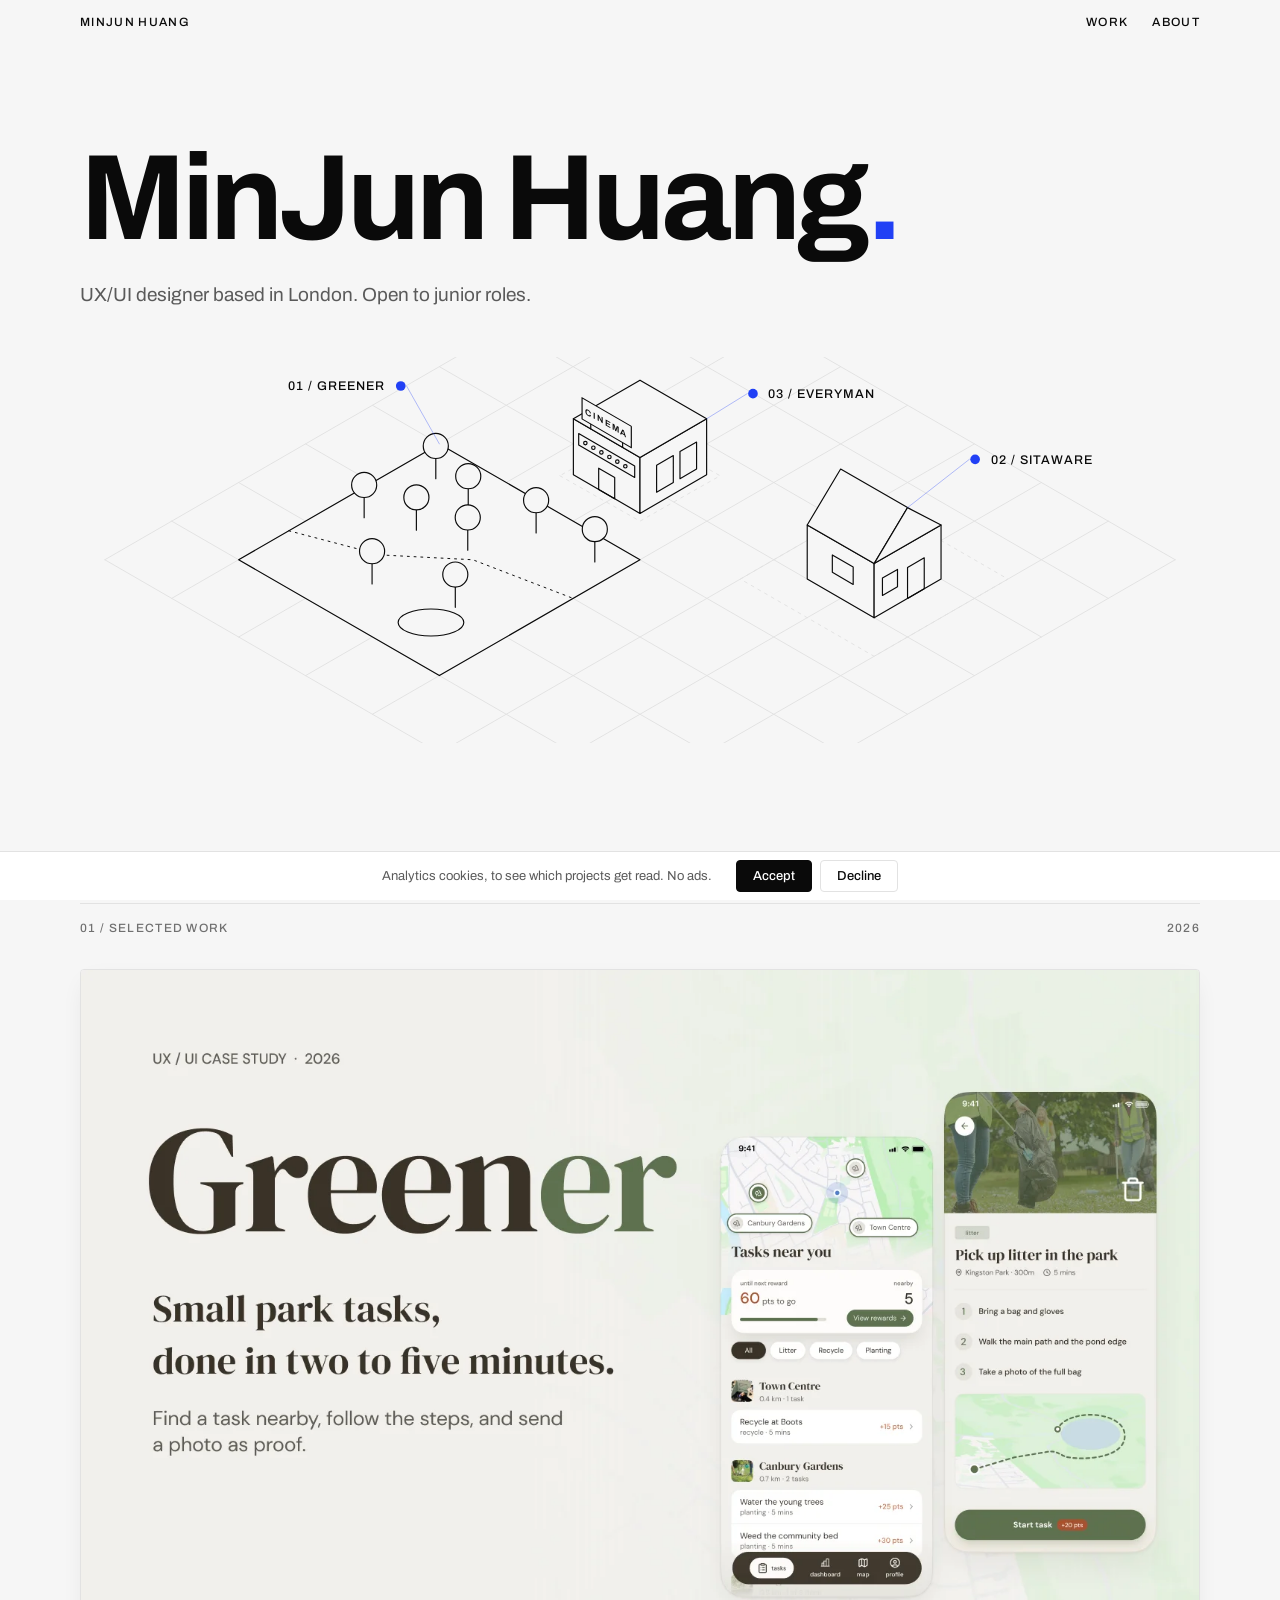
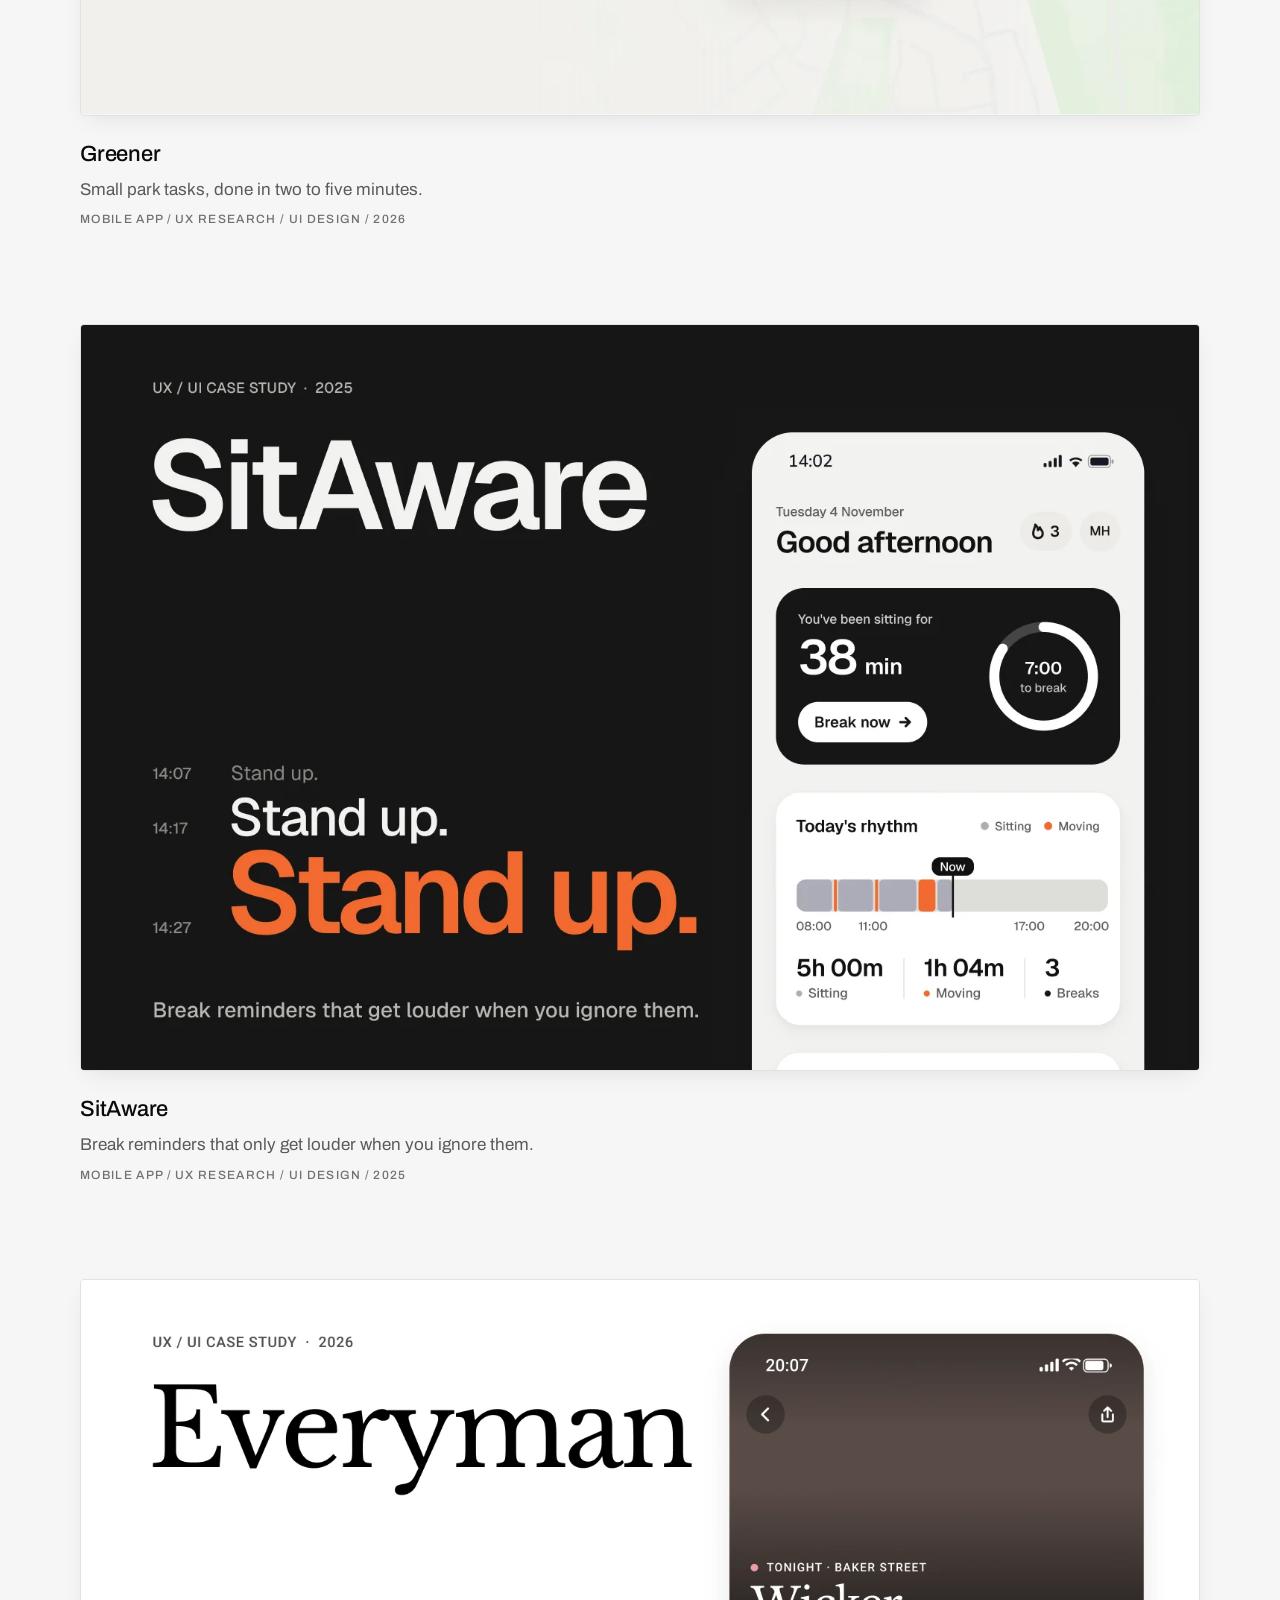
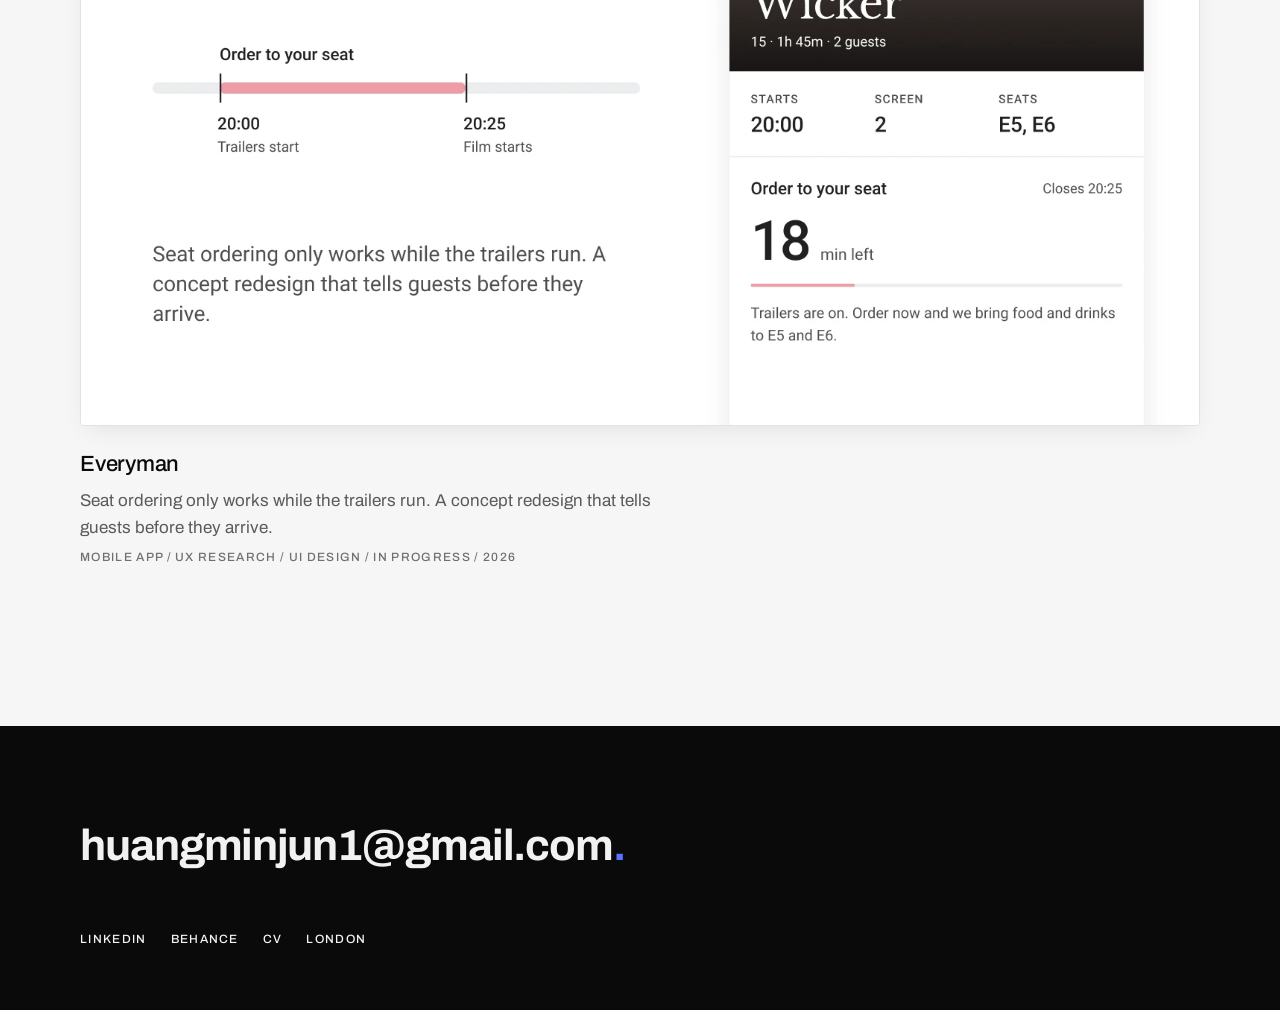
==== index.html @ ee5477f4 "Add the Everyman cinema to the town and bump cache versions Co-Authored-By: Claude Opus 5.5 <noreply" ====
<!doctype html>
<html lang="en">
<head>
  <meta charset="utf-8">
  <meta name="viewport" content="width=device-width, initial-scale=1">
  <title>MinJun Huang, UX/UI designer</title>
  <meta name="description" content="UX/UI designer based in London. Open to junior roles.">
  <link rel="icon" href="assets/favicon.svg" type="image/svg+xml">
  <link rel="apple-touch-icon" href="assets/apple-touch-icon.png">
  <meta property="og:type" content="website">
  <meta property="og:site_name" content="MinJun Huang">
  <meta property="og:title" content="MinJun Huang, UX/UI designer">
  <meta property="og:description" content="UX/UI designer based in London. Open to junior roles.">
  <meta property="og:url" content="https://minjun-huang.github.io/">
  <meta property="og:image" content="https://minjun-huang.github.io/assets/og.jpg">
  <meta property="og:image:width" content="1200">
  <meta property="og:image:height" content="630">
  <meta property="og:image:alt" content="MinJun Huang. UX/UI designer based in London.">
  <meta name="twitter:card" content="summary_large_image">
  <link rel="preconnect" href="https://fonts.googleapis.com">
  <link rel="preconnect" href="https://fonts.gstatic.com" crossorigin>
  <link rel="stylesheet" href="https://fonts.googleapis.com/css2?family=Archivo:wght@400;500;700&display=swap">
  <link rel="stylesheet" href="css/style.css?v=20261112">
  <script src="data/projects.js?v=20261112a" defer></script>
  <script src="js/main.js?v=20261112" defer></script>
  <script src="js/analytics.js?v=20261110" defer></script>
</head>
<body>
  <header class="nav nav--entrance">
    <nav class="wrap nav__inner" aria-label="Main">
      <a class="label nav__link" style="--n:0" href="index.html">MinJun Huang</a>
      <div class="nav__links">
        <a class="label nav__link nav__link--secondary" style="--n:1" href="index.html#work">Work</a>
        <a class="label nav__link nav__link--secondary" style="--n:2" href="about.html">About</a>
      </div>
    </nav>
  </header>

  <main>
    <section class="wrap hero-block">
      <h1 class="hero" aria-label="MinJun Huang."><span aria-hidden="true"><span class="hero__word"><span class="hero__char" style="--i:0">M</span><span class="hero__char" style="--i:1">i</span><span class="hero__char" style="--i:2">n</span><span class="hero__char" style="--i:3">J</span><span class="hero__char" style="--i:4">u</span><span class="hero__char" style="--i:5">n</span></span> <span class="hero__word"><span class="hero__char" style="--i:6">H</span><span class="hero__char" style="--i:7">u</span><span class="hero__char" style="--i:8">a</span><span class="hero__char" style="--i:9">n</span><span class="hero__char" style="--i:10">g</span><span class="hero__char stop" style="--i:10">.</span></span></span></h1>
      <p class="lead">UX/UI designer based in London. Open to junior&nbsp;roles.</p>
    </section>

    <section class="wrap town" data-town aria-label="Pick a project">
      <svg class="town__svg" viewBox="60 150 1160 400" aria-hidden="false" role="group" aria-label="Projects as a small town: a park for Greener, a house for SitAware and a cinema for Everyman, still being built"><g class="town__grid"><path class="" d="M640.0 40.0 L85.7 360.0"/><path class="" d="M640.0 40.0 L1194.3 360.0"/><path class="" d="M709.3 80.0 L155.0 400.0"/><path class="" d="M570.7 80.0 L1125.0 400.0"/><path class="" d="M778.6 120.0 L224.3 440.0"/><path class="" d="M501.4 120.0 L1055.7 440.0"/><path class="" d="M847.8 160.0 L293.6 480.0"/><path class="" d="M432.2 160.0 L986.4 480.0"/><path class="" d="M917.1 200.0 L362.9 520.0"/><path class="" d="M362.9 200.0 L917.1 520.0"/><path class="" d="M986.4 240.0 L432.2 560.0"/><path class="" d="M293.6 240.0 L847.8 560.0"/><path class="" d="M1055.7 280.0 L501.4 600.0"/><path class="" d="M224.3 280.0 L778.6 600.0"/><path class="" d="M1125.0 320.0 L570.7 640.0"/><path class="" d="M155.0 320.0 L709.3 640.0"/><path class="" d="M1194.3 360.0 L640.0 680.0"/><path class="" d="M85.7 360.0 L640.0 680.0"/></g><a class="town__plot" href="case.html?slug=greener" data-slug="greener" data-cx="432" data-cy="360"><title>Greener</title><path class="town__fill" d="M432.2 240.0 L640.0 360.0 L432.2 480.0 L224.3 360.0 Z" /><path class="town__dash" d="M276.3 330.0 L371.5 355.0 L466.8 360.0 L570.7 400.0"/><ellipse class="town__line" cx="423.5" cy="425.0" rx="34" ry="14"/><path class="town__line" d="M428.5 276.1 V251.1"/><circle class="town__fill" cx="428.5" cy="242.1" r="13"/><path class="town__line" d="M462.1 307.5 V282.5"/><circle class="town__fill" cx="462.1" cy="273.5" r="13"/><path class="town__line" d="M354.3 316.5 V291.5"/><circle class="town__fill" cx="354.3" cy="282.5" r="13"/><path class="town__line" d="M408.4 329.4 V304.4"/><circle class="town__fill" cx="408.4" cy="295.4" r="13"/><path class="town__line" d="M532.4 332.3 V307.3"/><circle class="town__fill" cx="532.4" cy="298.3" r="13"/><path class="town__line" d="M461.6 350.2 V325.2"/><circle class="town__fill" cx="461.6" cy="316.2" r="13"/><path class="town__line" d="M593.2 362.3 V337.3"/><circle class="town__fill" cx="593.2" cy="328.3" r="13"/><path class="town__line" d="M362.5 385.1 V360.1"/><circle class="town__fill" cx="362.5" cy="351.1" r="13"/><path class="town__line" d="M448.7 409.3 V384.3"/><circle class="town__fill" cx="448.7" cy="375.3" r="13"/><path class="town__leader" d="M432.2 240.0 L398.2 180.0"/><circle class="town__dot" cx="392.2" cy="180.0" r="5"/><circle class="town__ring" cx="392.2" cy="180.0" r="14"/><text class="town__label" x="376.2" y="184.5" text-anchor="end">01 / Greener</text><text class="town__blurb" x="376.2" y="204.0" text-anchor="end">Small park tasks, done in two to five minutes.</text></a><a class="town__plot" href="case.html?slug=sitaware" data-slug="sitaware" data-cx="882" data-cy="350"><title>SitAware</title><path class="town__fill town__plotline" d="M882.5 300.0 L1021.1 380.0 L882.5 460.0 L743.9 380.0 Z" /><path class="town__fill" d="M813.2 380.0 L882.5 420.0 L882.5 364.0 L813.2 324.0 Z" /><path class="town__fill" d="M951.8 380.0 L882.5 420.0 L882.5 364.0 L951.8 324.0 Z" /><path class="town__fill" d="M813.2 324.0 L882.5 364.0 L917.1 306.0 L847.8 266.0 Z" /><path class="town__fill" d="M951.8 324.0 L882.5 364.0 L917.1 306.0 Z" /><path class="town__line" d="M934.4 390.0 L917.1 400.0 L917.1 368.0 L934.4 358.0 Z" /><path class="town__line" d="M906.7 388.0 L891.1 397.0 L891.1 379.0 L906.7 370.0 Z" /><path class="town__line" d="M839.2 373.0 L860.8 385.5 L860.8 367.5 L839.2 355.0 Z" /><path class="town__leader" d="M917.1 306.0 L981.1 256.0"/><circle class="town__dot" cx="987.1" cy="256.0" r="5"/><circle class="town__ring" cx="987.1" cy="256.0" r="14"/><text class="town__label" x="1003.1" y="260.5">02 / SitAware</text><text class="town__blurb" x="1003.1" y="280.0">Break reminders that only get louder<tspan x="1003.1" dy="17">when you ignore them.</tspan></text></a><g class="town__plot town__plot--wip" data-slug="everyman" tabindex="0" role="img" aria-label="Everyman, in progress"><title>Everyman: under construction</title><path class="town__fill town__plotline" d="M557.0 273.0 L640.0 320.0 L723.0 273.0 L640.0 226.0 Z" /><path class="town__fill" d="M571.0 272.0 L640.0 312.0 L640.0 254.0 L571.0 214.0 Z" /><path class="town__fill" d="M709.0 272.0 L640.0 312.0 L640.0 254.0 L709.0 214.0 Z" /><path class="town__fill" d="M571.0 214.0 L640.0 254.0 L709.0 214.0 L640.0 174.0 Z" /><g class="town__sign" transform="matrix(1,0.5797,0,1,571,272)"><path class="town__line" d="M18 -58 V-63 M51 -58 V-63"/><rect class="town__fill" x="9" y="-85" width="51" height="22"/><text class="town__sign-text" x="34.5" y="-70.5" text-anchor="middle">CINEMA</text></g><path class="town__line" d="M576.5 229.2 L634.5 262.8 L634.5 274.8 L576.5 241.2 Z" /><circle class="town__line town__bulb" style="--i:0" cx="583.4" cy="239.2" r="1.8"/><circle class="town__line town__bulb" style="--i:1" cx="591.7" cy="244.0" r="1.8"/><circle class="town__line town__bulb" style="--i:2" cx="600.0" cy="248.8" r="1.8"/><circle class="town__line town__bulb" style="--i:3" cx="608.3" cy="253.6" r="1.8"/><circle class="town__line town__bulb" style="--i:4" cx="616.5" cy="258.4" r="1.8"/><circle class="town__line town__bulb" style="--i:5" cx="624.8" cy="263.2" r="1.8"/><path class="town__line" d="M597.2 287.2 L613.8 296.8 L613.8 274.8 L597.2 265.2 Z" /><path class="town__line" d="M657.2 290.0 L674.5 280.0 L674.5 252.0 L657.2 262.0 Z M681.4 276.0 L698.6 266.0 L698.6 238.0 L681.4 248.0 Z" /><path class="town__leader" d="M709.0 214.0 L751.0 188.0"/><circle class="town__dot" cx="757.0" cy="188.0" r="5"/><circle class="town__ring" cx="757.0" cy="188.0" r="14"/><text class="town__label" x="773.0" y="192.5">03 / Everyman</text><rect class="town__wip" x="773.0" y="207.0" width="168" height="20" rx="2"/><text class="town__wip-text" x="781.0" y="221.0">Under construction</text></g></svg>
    </section>

    <section class="wrap section" id="work">
      <div class="section-rule" data-reveal>
        <span class="label">01 / Selected work</span>
        <span class="label" data-work-year></span>
      </div>
      <div class="project-list" data-project-list>
        <noscript>
          <p class="body">The project list needs JavaScript. For my work and CV, email huangminjun1@gmail.com.</p>
        </noscript>
      </div>
    </section>
  </main>

  <footer class="footer">
    <div class="wrap">
      <p class="h2 footer__email"><a href="mailto:huangminjun1@gmail.com">huangminjun1<wbr>@gmail.com</a><span class="stop">.</span></p>
      <div class="footer__links">
        <a class="label footer__link" href="https://www.linkedin.com/in/minjun-huang1" target="_blank" rel="noopener">LinkedIn</a>
        <a class="label footer__link" href="https://www.behance.net/minjunhuang1" target="_blank" rel="noopener">Behance</a>
        <a class="label footer__link" href="assets/cv.pdf" target="_blank" rel="noopener">CV</a>
        <span class="label footer__link">London</span>
      </div>
    </div>
  </footer>
</body>
</html>
---- css/style.css ----
:root {
  --bg: #F6F6F6;
  --surface: #FFFFFF;
  --ink: #0A0A0A;
  --ink-2: #5A5A5A;
  --ink-3: #707070;
  --line: #E2E2E2;
  --accent: #2140F5;
  --accent-dark: #5B72FF;
  --footer-bg: #0A0A0A;
  --footer-ink: #F2F2F2;

  --space-8: 8px;
  --space-16: 16px;
  --space-24: 24px;
  --space-32: 32px;
  --space-48: 48px;
  --space-64: 64px;
  --space-96: 96px;
  --space-160: 160px;

  --ease-enter: cubic-bezier(0.22, 0.61, 0.36, 1);

  --gutter: var(--space-24);
  --section: var(--space-96);
  --column: 1400px;
}

*,
*::before,
*::after {
  box-sizing: border-box;
}

html {
  -webkit-text-size-adjust: 100%;
  text-size-adjust: 100%;
}

body {
  display: flex;
  flex-direction: column;
  min-height: 100vh;
  margin: 0;
  background: var(--bg);
  color: var(--ink-2);
  font-family: "Archivo", sans-serif;
  font-size: 17px;
  font-weight: 400;
  line-height: 1.6;
  font-synthesis: none;
}

h1,
h2,
h3,
p {
  margin: 0;
}

img {
  display: block;
  max-width: 100%;
  height: auto;
}

a {
  color: inherit;
  text-decoration: none;
}

:focus-visible {
  outline: 2px solid var(--ink);
  outline-offset: 2px;
}

@media (hover: hover) {
  a:hover {
    text-decoration: underline;
    text-decoration-color: var(--accent);
    text-decoration-thickness: 1px;
    text-underline-offset: 4px;
  }
}

/* Layout */

.wrap {
  width: 100%;
  max-width: calc(var(--column) + 2 * var(--gutter));
  margin-inline: auto;
  padding-inline: var(--gutter);
}

main {
  flex: 1;
}

.section {
  margin-top: var(--section);
}

/* The hero and the first section are one thought: who this is, then the work.
   A full section gap between them reads as a void on the first screen. */
.hero-block + .section {
  margin-top: var(--space-96);
}

/* Type */

.hero {
  color: var(--ink);
  font-size: 48px;
  font-weight: 700;
  line-height: 0.95;
  letter-spacing: -0.035em;
}

.h2 {
  color: var(--ink);
  font-size: clamp(28px, 3.4vw, 44px);
  font-weight: 700;
  line-height: 1.1;
  letter-spacing: -0.025em;
}

.lead {
  max-width: 58ch;
  color: var(--ink-2);
  font-size: 19px;
  line-height: 1.5;
  text-wrap: balance;
}

.h3 {
  color: var(--ink);
  font-size: 22px;
  font-weight: 500;
  line-height: 1.3;
  letter-spacing: -0.01em;
}

.body {
  max-width: 58ch;
  text-wrap: pretty;
}

.label {
  font-size: 12px;
  font-weight: 500;
  line-height: 1.4;
  letter-spacing: 0.11em;
  text-transform: uppercase;
}

.stop {
  color: var(--accent);
}

/* Navigation */

.nav {
  position: sticky;
  top: 0;
  z-index: 10;
  background: var(--bg);
  border-bottom: 1px solid transparent;
}

.nav.is-scrolled {
  border-bottom-color: var(--line);
}

.nav__inner {
  display: flex;
  align-items: center;
  justify-content: space-between;
  gap: var(--space-24);
}

.nav__links {
  display: flex;
  gap: var(--space-24);
}

.nav__link {
  display: inline-flex;
  align-items: center;
  min-height: 44px;
  color: var(--ink);
}

.nav__link--secondary {
  display: none;
}

.nav__link--cv {
  color: var(--accent);
}

/* Hero */

.hero-block {
  padding-top: var(--space-64);
}

.hero-block .lead {
  margin-top: var(--space-24);
}

/* Section rule */

.section-rule {
  display: flex;
  justify-content: space-between;
  gap: var(--space-24);
  padding-top: var(--space-16);
  border-top: 1px solid var(--line);
  color: var(--ink-3);
}

/* Project rows */

.project-list {
  display: flex;
  flex-direction: column;
  gap: var(--space-64);
  margin-top: var(--space-32);
}

.project-row {
  display: block;
}

.project-row:hover {
  text-decoration: none;
}

.project-row__media {
  aspect-ratio: 3 / 2;
  overflow: hidden;
  border: 1px solid var(--line);
  border-radius: 4px;
  background: var(--surface);
  box-shadow: 0 8px 24px -8px rgba(10, 10, 10, 0.10);
}

.project-row__media img {
  width: 100%;
  height: 100%;
  object-fit: cover;
  transition: transform 400ms ease-out;
}

@media (hover: hover) {
  .project-row:hover .project-row__media img {
    transform: scale(1.02);
  }
}

.project-row__title {
  margin-top: var(--space-24);
}

.project-row__summary {
  margin-top: var(--space-8);
}

.project-row__meta {
  margin-top: var(--space-8);
  color: var(--ink-3);
}

/* A project still being built: no link, an accent tape on hover. */

.project-row--wip {
  cursor: default;
  outline: none;
}

.project-row--wip .project-row__media {
  position: relative;
  overflow: hidden;
}

.wip-tape {
  position: absolute;
  left: -10%;
  right: -10%;
  top: 50%;
  padding: 14px 0;
  background: var(--accent);
  color: #FFFFFF;
  overflow: hidden;
  white-space: nowrap;
  transform: translateY(-50%) rotate(-6deg) scaleX(0);
  transform-origin: left center;
  transition: transform 360ms var(--ease-enter);
}

.wip-tape__text {
  display: inline-block;
  font: 500 15px/1 "Archivo", sans-serif;
  letter-spacing: .08em;
  text-transform: uppercase;
}

.project-row--wip:hover .wip-tape,
.project-row--wip:focus-visible .wip-tape {
  transform: translateY(-50%) rotate(-6deg) scaleX(1);
}

.project-row--wip:hover .project-row__media img,
.project-row--wip:focus-visible .project-row__media img {
  transform: none;
  filter: grayscale(1);
  opacity: .55;
}

.project-row--wip .project-row__media img {
  transition: filter 300ms ease-out, opacity 300ms ease-out;
}

@media (prefers-reduced-motion: reduce) {
  .wip-tape { transition: none; }
}

/* Case study and About */

.page-head {
  padding-top: var(--space-32);
}

.back-link {
  display: inline-flex;
  align-items: center;
  min-height: 44px;
  color: var(--ink);
}

.page-head .h2 {
  margin-top: var(--space-16);
}

.case-meta {
  margin-top: var(--space-16);
  color: var(--ink-3);
}

.case-blocks {
  display: flex;
  flex-direction: column;
  gap: var(--space-32);
  margin-top: var(--space-64);
}

/* On About the rules are direct children of the page, with no flex gap above
   them, so the border would land on the last line of the previous paragraph. */
.page-head > .section-rule {
  margin-top: var(--section);
}

.page-head > .section-rule + .page-copy {
  margin-top: var(--space-32);
}

.case-blocks .section-rule:not(:first-child) {
  margin-top: calc(var(--section) - var(--space-32));
}

/* A section heading carries the point of the section; the label above it
   carries only the number. A caption sits tight under the image it describes. */
.case-heading {
  margin-top: calc(var(--space-16) * -1);
  max-width: 24ch;
}

.case-caption {
  margin-top: calc(var(--space-24) * -1);
  font-size: 15px;
  line-height: 1.5;
  color: var(--ink-3);
}

.case-image {
  width: 100%;
  border: 1px solid var(--line);
  border-radius: 4px;
  background: var(--surface);
}

.page-copy {
  display: flex;
  flex-direction: column;
  gap: var(--space-32);
  margin-top: var(--space-64);
}

/* Footer */

.footer {
  margin-top: var(--section);
  padding-block: var(--space-96) var(--space-48);
  background: var(--footer-bg);
  color: var(--footer-ink);
}

.footer .stop {
  color: var(--accent-dark);
}

.footer :focus-visible {
  outline-color: var(--footer-ink);
}

.footer__email {
  color: var(--footer-ink);
  overflow-wrap: anywhere;
}

.footer__links {
  display: flex;
  flex-wrap: wrap;
  gap: 0 var(--space-24);
  margin-top: var(--space-48);
}

.footer__link {
  display: inline-flex;
  align-items: center;
  min-height: 44px;
}

@media (hover: hover) {
  .footer a:hover {
    text-decoration-color: var(--accent-dark);
  }
}

/* Motion */

/* Home entrance: nav, then the name letter by letter, then the lead line */

@keyframes fade-up {
  from {
    opacity: 0;
    transform: translateY(16px);
  }
}

@keyframes nav-in {
  from {
    opacity: 0;
    transform: translateY(8px);
  }
}

@keyframes rise {
  from {
    transform: translateY(100%);
  }
}

.nav--entrance .nav__link {
  animation: nav-in 380ms var(--ease-enter) both;
  animation-delay: calc(var(--n) * 70ms);
}

/* The word clips its letters; the padding keeps the descender of "g" inside the mask */
.hero__word {
  display: inline-block;
  overflow: hidden;
  vertical-align: top;
  margin-block: -0.06em -0.14em;
}

.hero__char {
  display: inline-block;
  padding-block: 0.06em 0.14em;
  animation: rise 720ms var(--ease-enter) both;
  animation-delay: calc(140ms + min(var(--i) * 18ms, 460ms));
}

.hero-block .lead {
  animation: fade-up 720ms var(--ease-enter) 780ms both;
}

.reveal {
  opacity: 0;
  transform: translateY(16px);
  transition: opacity 500ms ease-out, transform 500ms ease-out;
}

.reveal.is-visible {
  opacity: 1;
  transform: none;
}

@media (prefers-reduced-motion: reduce) {
  .nav--entrance .nav__link,
  .hero__char,
  .hero-block .lead {
    animation: none;
  }

  .reveal {
    opacity: 1;
    transform: none;
    transition: none;
  }

  .project-row__media img {
    transition: none;
  }

  .project-row:hover .project-row__media img {
    transform: none;
  }
}

/* Breakpoints */

@media (min-width: 640px) {
  :root {
    --gutter: var(--space-48);
  }

  .hero {
    font-size: clamp(48px, 9.5vw, 156px);
  }

  .nav__link--secondary {
    display: inline-flex;
  }

  .hero-block {
    padding-top: var(--space-96);
  }
}

@media (min-width: 1024px) {
  :root {
    --gutter: 80px;
    --section: var(--space-160);
  }

  .project-list {
    gap: var(--space-96);
  }
}

/* Analytics consent: one thin line along the bottom edge, never a card over the work */

.consent {
  position: fixed;
  left: 0;
  right: 0;
  bottom: 0;
  z-index: 50;
  display: flex;
  align-items: center;
  justify-content: center;
  gap: var(--space-8) var(--space-24);
  padding: var(--space-8) var(--gutter);
  background: var(--surface);
  border-top: 1px solid var(--line);
  font-size: 13px;
  line-height: 1.4;
  color: var(--ink-2);
}

.consent__text {
  margin: 0;
}

.consent__actions {
  display: flex;
  flex: none;
  gap: var(--space-8);
}

.consent__btn {
  min-height: 32px;
  padding: 0 var(--space-16);
  font: inherit;
  font-weight: 500;
  color: var(--ink);
  background: transparent;
  border: 1px solid var(--line);
  border-radius: 4px;
  cursor: pointer;
}

.consent__btn--yes {
  color: var(--surface);
  background: var(--ink);
  border-color: var(--ink);
}

@media (max-width: 639px) {
  .consent {
    justify-content: space-between;
    font-size: 12px;
  }

  .consent__btn {
    padding: 0 var(--space-8);
  }
}

/* About: intro text with a portrait beside it.
   The offset accent block behind the photo is the sixth allowed use of the accent. */

.about-intro {
  display: grid;
  gap: var(--space-48);
  margin-top: var(--space-64);
}

.about-intro > .page-copy {
  margin-top: 0;
}

.about-photo {
  position: relative;
  margin: 0 var(--space-16) var(--space-16) 0;
  max-width: 344px;
}

.about-photo::before {
  content: "";
  position: absolute;
  inset: var(--space-16) calc(var(--space-16) * -1) calc(var(--space-16) * -1) var(--space-16);
  background: var(--accent);
  border-radius: 4px;
}

.about-photo img {
  position: relative;
  width: 100%;
  aspect-ratio: 4 / 5;
  object-fit: cover;
  border: 1px solid var(--line);
  border-radius: 4px;
  background: var(--surface);
}

@media (min-width: 900px) {
  .about-intro {
    grid-template-columns: minmax(0, 58ch) 320px;
    justify-content: space-between;
    align-items: start;
  }
}

.about-intro + .section-rule {
  margin-top: var(--space-96);
}

.about-copy {
  display: flex;
  flex-direction: column;
}

.about-lead {
  margin: 0;
  font-size: clamp(24px, 2.4vw, 34px);
  line-height: 1.2;
  letter-spacing: -0.01em;
  color: var(--ink);
  max-width: 24ch;
  text-wrap: balance;
}

.about-meta {
  margin: var(--space-24) 0 0;
  color: var(--ink-2);
}

.about-facts {
  margin: var(--space-48) 0 0;
  border-top: 1px solid var(--line);
}

.about-facts > div {
  display: grid;
  grid-template-columns: 120px 1fr;
  gap: var(--space-16);
  padding: var(--space-16) 0;
  border-bottom: 1px solid var(--line);
}

.about-facts dt {
  color: var(--ink-3);
  padding-top: 3px;
}

.about-facts dd {
  margin: 0;
  color: var(--ink);
}

@media (min-width: 900px) {
  .about-intro {
    grid-template-columns: minmax(0, 1fr) 320px;
    gap: var(--space-96);
  }
}

/* Town: the home-page device. One line weight, one accent, one tint on hover. */

.town {
  display: none;
}

@media (min-width: 900px) {
  .town {
    display: block;
    margin-top: var(--space-48);
    --town-tint: #E9ECFE;
  }
}

.town__svg {
  display: block;
  width: 100%;
  height: auto;
  overflow: hidden;
  fill: none;
  stroke-linecap: round;
  stroke-linejoin: round;
  transition: transform 480ms var(--ease-enter), opacity 360ms ease-out;
}

.town.is-leaving .town__svg {
  transform: scale(1.5);
  opacity: 0;
}

.town__grid path { stroke: var(--line); stroke-width: 1; }

.town__plot { cursor: pointer; outline: none; }

.town__fill { stroke: var(--ink); stroke-width: 1.2; fill: var(--bg); transition: fill 200ms ease-out, stroke 200ms ease-out; }
.town__plotline { stroke: var(--line); stroke-width: 1; stroke-dasharray: 3 5; fill: none; }
.town__line { stroke: var(--ink); stroke-width: 1.2; transition: stroke 200ms ease-out; }
.town__dash { stroke: var(--ink); stroke-width: 1; stroke-dasharray: 2 5; transition: stroke 200ms ease-out; }
.town__leader { stroke: var(--accent); stroke-width: 1; opacity: .35; transition: opacity 200ms ease-out; }
.town__dot { fill: var(--accent); transition: transform 200ms ease-out; transform-box: fill-box; transform-origin: center; }
.town__ring { stroke: var(--accent); stroke-width: 1; opacity: 0; transition: opacity 200ms ease-out; }
.town__label { font: 500 13px/1 "Archivo", sans-serif; letter-spacing: .08em; text-transform: uppercase; fill: var(--ink); transition: fill 200ms ease-out; }
.town__blurb { font: 400 13px/1 "Archivo", sans-serif; fill: var(--ink-2); opacity: 0; transition: opacity 200ms ease-out; }
.town__next { stroke: var(--line); stroke-width: 1; stroke-dasharray: 4 6; }
.town__next-label { font: 500 11px/1 "Archivo", sans-serif; letter-spacing: .08em; text-transform: uppercase; fill: var(--ink-3); }

.town__plot:hover .town__fill,
.town__plot:focus-visible .town__fill { fill: var(--town-tint); stroke: var(--accent); }
.town__plot:hover .town__plotline,
.town__plot:focus-visible .town__plotline { stroke: var(--accent); stroke-dasharray: none; }
.town__plot:hover .town__line,
.town__plot:hover .town__dash,
.town__plot:focus-visible .town__line,
.town__plot:focus-visible .town__dash { stroke: var(--accent); }
.town__plot:hover .town__leader,
.town__plot:focus-visible .town__leader { opacity: .9; }
.town__plot:hover .town__ring,
.town__plot:focus-visible .town__ring { opacity: .4; }
.town__plot:hover .town__dot,
.town__plot:focus-visible .town__dot { transform: scale(1.4); }
.town__plot:hover .town__label,
.town__plot:focus-visible .town__label { fill: var(--accent); }
.town__plot:hover .town__blurb,
.town__plot:focus-visible .town__blurb { opacity: 1; }
.town__plot--wip { cursor: default; }
.town__wip { fill: var(--accent); opacity: 0; transition: opacity 200ms ease-out; }
.town__wip-text { font: 500 11px/1 "Archivo", sans-serif; letter-spacing: .08em; text-transform: uppercase; fill: #FFFFFF; opacity: 0; transition: opacity 200ms ease-out; }
.town__plot--wip:hover .town__wip,
.town__plot--wip:focus-visible .town__wip,
.town__plot--wip:hover .town__wip-text,
.town__plot--wip:focus-visible .town__wip-text { opacity: 1; }
.town__plot--wip .town__blurb { fill: var(--accent); }
.town__sign-text { font: 600 9px/1 "Archivo", sans-serif; letter-spacing: .14em; fill: var(--ink); transition: fill 200ms ease-out; }
.town__plot--wip:hover .town__sign-text,
.town__plot--wip:focus-visible .town__sign-text { fill: var(--accent); }
/* Marquee bulbs light up one after another while the cinema is hovered. */
.town__plot--wip:hover .town__bulb,
.town__plot--wip:focus-visible .town__bulb { animation: town-bulb 1.2s steps(1, end) infinite; animation-delay: calc(var(--i) * 200ms); }
@keyframes town-bulb { 0% { fill: var(--accent); } 34% { fill: transparent; } }
@media (prefers-reduced-motion: reduce) {
  .town__plot--wip:hover .town__bulb,
  .town__plot--wip:focus-visible .town__bulb { animation: none; fill: var(--accent); }
}

@media (prefers-reduced-motion: reduce) {
  .town__svg, .town__fill, .town__line, .town__dash, .town__leader, .town__dot, .town__ring, .town__label, .town__blurb { transition: none; }
  .town.is-leaving .town__svg { transform: none; }
}

/* Case figures: the board on wide screens, real text and single screens on phones */

.feature-m {
  display: none;
}

.case-zoom {
  display: block;
}

.case-zoom:hover {
  text-decoration: none;
}

.case-zoom__hint {
  display: none;
}

@media (max-width: 699px) {
  .case-figure__board {
    display: none;
  }

  .feature-m {
    display: block;
    margin-inline: calc(var(--gutter) * -1);
    padding: var(--space-32) var(--gutter);
    background: #EAECE6;
  }

  .feature-m__head {
    position: relative;
  }

  .feature-m__no {
    display: block;
    color: #C9CEC1;
    font-size: 64px;
    font-weight: 700;
    line-height: 1;
    letter-spacing: -0.03em;
  }

  .feature-m__title {
    margin-top: var(--space-8);
    color: var(--ink);
    font-size: 24px;
    font-weight: 700;
    line-height: 1.15;
    letter-spacing: -0.02em;
  }

  .feature-m__text {
    margin-top: var(--space-8);
    font-size: 16px;
    line-height: 1.5;
  }

  .feature-m__shots {
    margin-top: var(--space-24);
  }

  .feature-m__shots--row {
    display: flex;
    gap: var(--space-16);
    margin-inline: calc(var(--gutter) * -1);
    padding-inline: var(--gutter);
    overflow-x: auto;
    scroll-snap-type: x mandatory;
    scroll-padding-inline: var(--gutter);
    scrollbar-width: none;
  }

  .feature-m__shots--row::-webkit-scrollbar {
    display: none;
  }

  .feature-m__shots--row .feature-m__shot {
    flex: 0 0 76%;
    scroll-snap-align: start;
  }

  .feature-m__shots--grid {
    display: grid;
    grid-template-columns: 1fr 1fr;
    gap: var(--space-24) var(--space-16);
  }

  .feature-m__shot {
    margin: 0;
  }

  .feature-m__shots--grid img {
    aspect-ratio: 294 / 637;
    object-fit: cover;
  }

  .feature-m__shot img {
    width: 100%;
    filter: drop-shadow(0 8px 16px rgba(10, 10, 10, 0.10));
  }

  .feature-m__cap {
    display: flex;
    flex-direction: column;
    gap: 4px;
    margin-top: var(--space-16);
    color: var(--ink-3);
  }

  .feature-m__note {
    color: var(--ink-2);
    font-size: 14px;
    line-height: 1.45;
  }

  .case-zoom__hint {
    display: block;
    margin-top: var(--space-8);
    color: var(--ink-3);
  }
}

/* Next project: the last thing on a case page */

.next-project {
  display: flex;
  flex-direction: column;
  gap: var(--space-8);
  margin-top: var(--section);
  padding-top: var(--space-24);
  border-top: 1px solid var(--line);
  color: var(--ink-3);
}

.next-project:hover {
  text-decoration: none;
}

.next-project__title {
  margin-top: var(--space-8);
}

@media (hover: hover) {
  .next-project:hover .next-project__title {
    color: var(--accent);
  }
}

/* About: contact links sized for a thumb */

.contact-list {
  display: flex;
  flex-wrap: wrap;
  gap: 0 var(--space-32);
  margin-top: var(--space-24);
}

.contact-list a {
  display: inline-flex;
  align-items: center;
  min-height: 44px;
}

.about-intro + .section-rule,
.page-head > .section-rule {
  margin-top: var(--space-96);
}
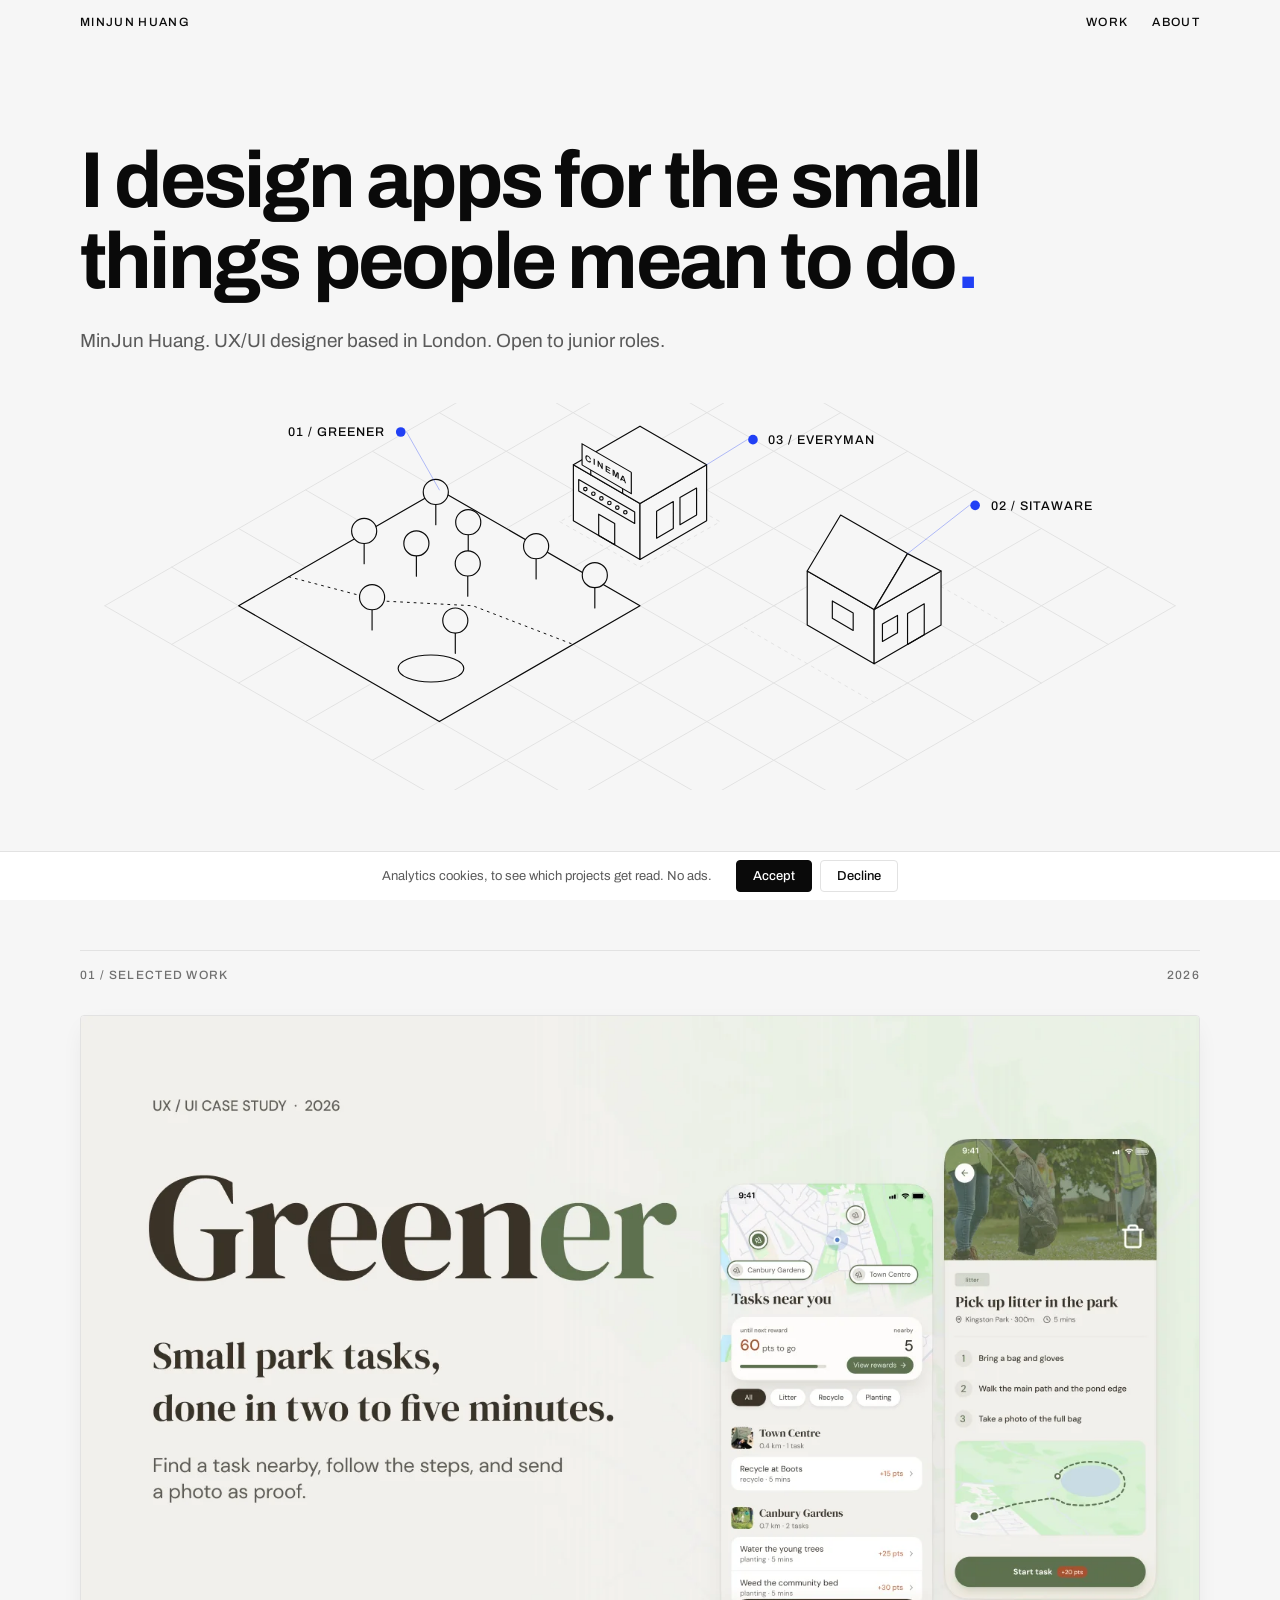
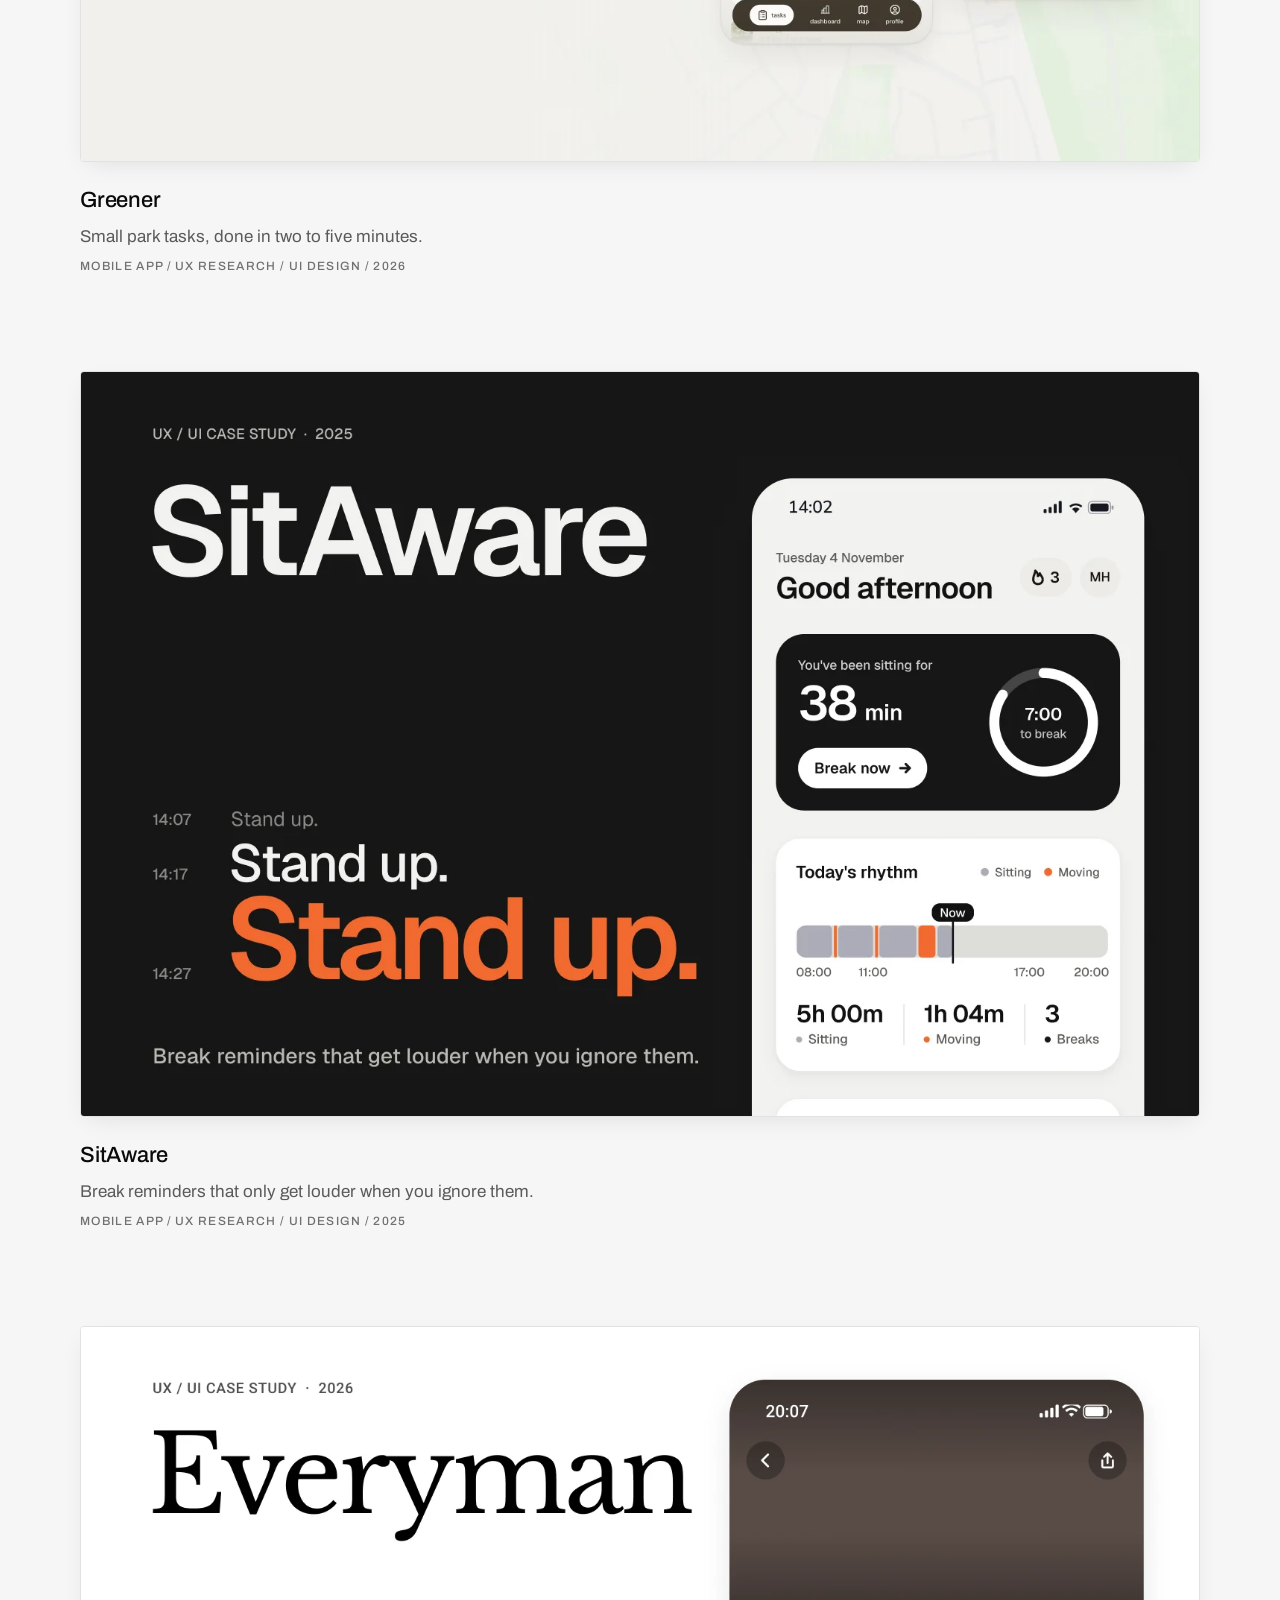
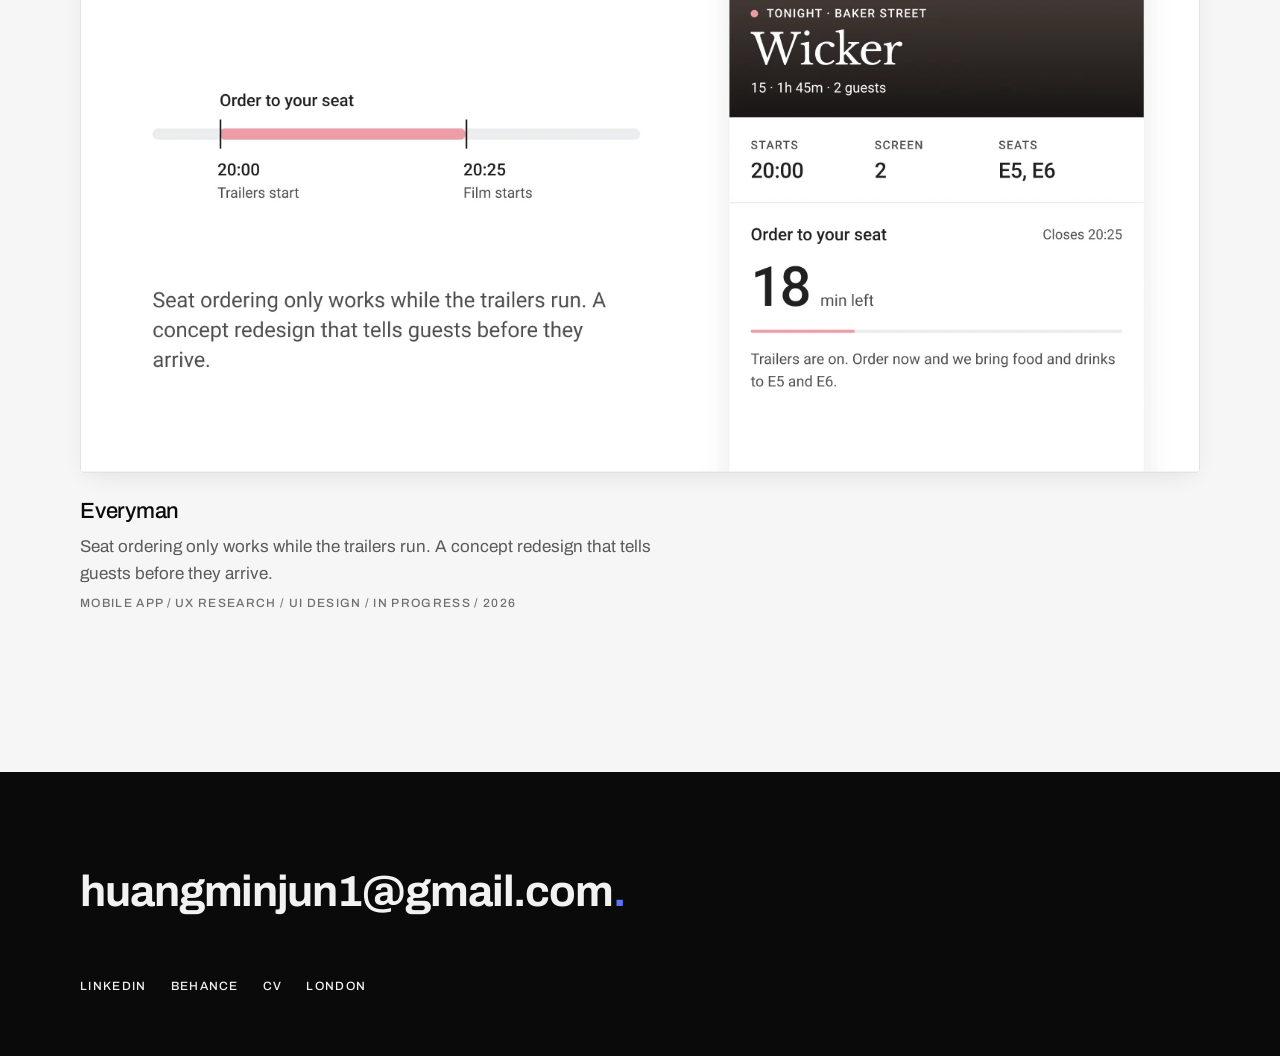
==== commit 3b5fba98: "Home: lead with what I design, name moves to the subline Co-Authored-By: Claude Fable 5.2 <noreply@a" ====
--- a/index.html
+++ b/index.html
@@ -20,9 +20,9 @@
   <link rel="preconnect" href="https://fonts.googleapis.com">
   <link rel="preconnect" href="https://fonts.gstatic.com" crossorigin>
   <link rel="stylesheet" href="https://fonts.googleapis.com/css2?family=Archivo:wght@400;500;700&display=swap">
-  <link rel="stylesheet" href="css/style.css?v=20261112">
-  <script src="data/projects.js?v=20261112a" defer></script>
-  <script src="js/main.js?v=20261112" defer></script>
+  <link rel="stylesheet" href="css/style.css?v=20261112c">
+  <script src="data/projects.js?v=20261112c" defer></script>
+  <script src="js/main.js?v=20261112c" defer></script>
   <script src="js/analytics.js?v=20261110" defer></script>
 </head>
 <body>
@@ -38,8 +38,8 @@
 
   <main>
     <section class="wrap hero-block">
-      <h1 class="hero" aria-label="MinJun Huang."><span aria-hidden="true"><span class="hero__word"><span class="hero__char" style="--i:0">M</span><span class="hero__char" style="--i:1">i</span><span class="hero__char" style="--i:2">n</span><span class="hero__char" style="--i:3">J</span><span class="hero__char" style="--i:4">u</span><span class="hero__char" style="--i:5">n</span></span> <span class="hero__word"><span class="hero__char" style="--i:6">H</span><span class="hero__char" style="--i:7">u</span><span class="hero__char" style="--i:8">a</span><span class="hero__char" style="--i:9">n</span><span class="hero__char" style="--i:10">g</span><span class="hero__char stop" style="--i:10">.</span></span></span></h1>
-      <p class="lead">UX/UI designer based in London. Open to junior&nbsp;roles.</p>
+      <h1 class="hero" style="font-size:clamp(34px,6.2vw,92px);line-height:1.02;max-width:14em" aria-label="I design apps for the small things people mean to do."><span aria-hidden="true"><span class="hero__word"><span class="hero__char" style="--i:0">I</span></span> <span class="hero__word"><span class="hero__char" style="--i:1">d</span><span class="hero__char" style="--i:2">e</span><span class="hero__char" style="--i:3">s</span><span class="hero__char" style="--i:4">i</span><span class="hero__char" style="--i:5">g</span><span class="hero__char" style="--i:6">n</span></span> <span class="hero__word"><span class="hero__char" style="--i:7">a</span><span class="hero__char" style="--i:8">p</span><span class="hero__char" style="--i:9">p</span><span class="hero__char" style="--i:10">s</span></span> <span class="hero__word"><span class="hero__char" style="--i:11">f</span><span class="hero__char" style="--i:12">o</span><span class="hero__char" style="--i:13">r</span></span> <span class="hero__word"><span class="hero__char" style="--i:14">t</span><span class="hero__char" style="--i:15">h</span><span class="hero__char" style="--i:16">e</span></span> <span class="hero__word"><span class="hero__char" style="--i:17">s</span><span class="hero__char" style="--i:18">m</span><span class="hero__char" style="--i:19">a</span><span class="hero__char" style="--i:20">l</span><span class="hero__char" style="--i:21">l</span></span> <span class="hero__word"><span class="hero__char" style="--i:22">t</span><span class="hero__char" style="--i:23">h</span><span class="hero__char" style="--i:24">i</span><span class="hero__char" style="--i:25">n</span><span class="hero__char" style="--i:26">g</span><span class="hero__char" style="--i:27">s</span></span> <span class="hero__word"><span class="hero__char" style="--i:28">p</span><span class="hero__char" style="--i:29">e</span><span class="hero__char" style="--i:30">o</span><span class="hero__char" style="--i:31">p</span><span class="hero__char" style="--i:32">l</span><span class="hero__char" style="--i:33">e</span></span> <span class="hero__word"><span class="hero__char" style="--i:34">m</span><span class="hero__char" style="--i:35">e</span><span class="hero__char" style="--i:36">a</span><span class="hero__char" style="--i:37">n</span></span> <span class="hero__word"><span class="hero__char" style="--i:38">t</span><span class="hero__char" style="--i:39">o</span></span> <span class="hero__word"><span class="hero__char" style="--i:40">d</span><span class="hero__char" style="--i:41">o</span><span class="hero__char stop" style="--i:41">.</span></span></span></h1>
+      <p class="lead">MinJun Huang. UX/UI designer based in London. Open to junior&nbsp;roles.</p>
     </section>
 
     <section class="wrap town" data-town aria-label="Pick a project">
--- a/css/style.css
+++ b/css/style.css
@@ -798,8 +798,563 @@
 
 /* Case figures: the board on wide screens, real text and single screens on phones */
 
-.feature-m {
+.case-figure__board {
   display: none;
+}
+
+.feature-m__shot {
+  margin: 0;
+}
+
+.feature-m__shot img {
+  width: 100%;
+  filter: drop-shadow(0 8px 16px rgba(10, 10, 10, 0.10));
+}
+
+.feature-m__cap {
+  display: flex;
+  flex-direction: column;
+  gap: 4px;
+  margin-top: var(--space-16);
+  color: var(--ink-3);
+}
+
+.feature-m__note {
+  color: var(--ink-2);
+  font-size: 14px;
+  line-height: 1.45;
+}
+
+/* Wide screens: words on the left as real text, single screens on the right.
+   One feature fits in about one screen of height. */
+@media (min-width: 700px) {
+  .feature-m {
+    display: grid;
+    grid-template-columns: minmax(0, 1fr);
+    gap: var(--space-32);
+    padding: var(--space-48);
+    background: #EAECE6;
+    border-radius: 4px;
+  }
+
+  .feature-m__no {
+    display: block;
+    color: #C9CEC1;
+    font-size: 96px;
+    font-weight: 700;
+    line-height: 0.9;
+    letter-spacing: -0.03em;
+  }
+
+  .feature-m__title {
+    margin-top: var(--space-16);
+    color: var(--ink);
+    font-size: 32px;
+    font-weight: 700;
+    line-height: 1.1;
+    letter-spacing: -0.02em;
+    text-wrap: balance;
+  }
+
+  .feature-m__text {
+    margin-top: var(--space-16);
+    max-width: 36ch;
+    font-size: 17px;
+    line-height: 1.5;
+  }
+
+  .feature-m__shots {
+    display: grid;
+    grid-template-columns: repeat(var(--n, 2), minmax(0, 250px));
+    gap: var(--space-24);
+    justify-content: start;
+  }
+}
+
+@media (min-width: 1000px) {
+  .feature-m {
+    grid-template-columns: minmax(0, 4fr) minmax(0, 8fr);
+    gap: var(--space-48);
+    align-items: start;
+  }
+
+  .feature-m__shots {
+    justify-content: end;
+  }
+}
+
+/* Click a screenshot to see it at full size */
+
+.zoom-btn {
+  display: block;
+  width: 100%;
+  padding: 0;
+  border: 0;
+  background: none;
+  cursor: zoom-in;
+}
+
+.zoom-btn:focus-visible {
+  outline: 2px solid var(--accent);
+  outline-offset: 4px;
+}
+
+.zoom-dialog {
+  max-width: none;
+  max-height: none;
+  padding: 0;
+  border: 0;
+  background: none;
+  cursor: zoom-out;
+}
+
+.zoom-dialog::backdrop {
+  background: rgba(10, 10, 10, 0.82);
+}
+
+.zoom-dialog img {
+  display: block;
+  width: auto;
+  height: auto;
+  max-width: 94vw;
+  max-height: 94vh;
+  border-radius: 4px;
+}
+
+/* Spec blocks: real text on the left, one picture or swatches on the right */
+
+.spec {
+  display: grid;
+  grid-template-columns: minmax(0, 1fr);
+  gap: var(--space-24);
+  padding-block: var(--space-32);
+  border-top: 1px solid var(--line);
+}
+
+.spec__label {
+  color: var(--ink-3);
+}
+
+.spec__title {
+  margin-top: var(--space-16);
+  color: var(--ink);
+  font-size: 26px;
+  font-weight: 700;
+  line-height: 1.15;
+  letter-spacing: -0.02em;
+  text-wrap: balance;
+}
+
+.spec__text {
+  margin-top: var(--space-16);
+  max-width: 38ch;
+}
+
+.spec__figure {
+  margin: 0;
+}
+
+.spec__figure + .spec__figure {
+  margin-top: var(--space-24);
+}
+
+.spec__cap {
+  display: block;
+  margin-top: var(--space-8);
+  color: var(--ink-3);
+}
+
+.spec__image {
+  display: block;
+  width: auto;
+  max-width: 100%;
+  height: auto;
+  max-height: 78vh;
+  margin-inline: auto;
+  border-radius: 4px;
+}
+
+.spec__label {
+  display: block;
+}
+
+.stat__value,
+.phase__name,
+.rows__title,
+.change__fix,
+.swatch__role,
+.facts__value {
+  color: var(--ink);
+}
+
+.spec--hero {
+  border-top: 0;
+  padding-top: 0;
+}
+
+.spec--hero .spec__title {
+  font-size: clamp(30px, 3.4vw, 44px);
+  line-height: 1.05;
+}
+
+.facts {
+  margin: 0;
+}
+
+.facts__item {
+  min-width: 0;
+}
+
+.facts__item dt {
+  color: var(--ink-3);
+}
+
+.facts__value {
+  margin: 6px 0 0;
+  font-size: 16px;
+  line-height: 1.35;
+}
+
+.facts--row {
+  display: flex;
+  flex-wrap: wrap;
+  gap: var(--space-16) var(--space-32);
+  margin-top: var(--space-32);
+}
+
+.facts--grid {
+  display: grid;
+  grid-template-columns: repeat(auto-fit, minmax(180px, 1fr));
+  gap: var(--space-24) var(--space-32);
+  padding-bottom: var(--space-24);
+  border-bottom: 1px solid var(--line);
+}
+
+.chip-group {
+  margin-top: var(--space-24);
+}
+
+.spec__side > .chip-group:first-child {
+  margin-top: 0;
+}
+
+.chip-group__label {
+  display: block;
+  margin-bottom: var(--space-8);
+  color: var(--ink-3);
+}
+
+.chips {
+  display: flex;
+  flex-wrap: wrap;
+  gap: 8px;
+  margin: 0;
+  padding: 0;
+  list-style: none;
+}
+
+.chip {
+  padding: 6px 14px;
+  border: 1px solid var(--ink-3);
+  border-radius: 999px;
+  font-size: 14px;
+  line-height: 1.3;
+}
+
+.chips--muted .chip {
+  border-color: var(--line);
+  color: var(--ink-3);
+}
+
+.stats {
+  display: grid;
+  grid-template-columns: repeat(auto-fit, minmax(200px, 1fr));
+  gap: var(--space-16);
+}
+
+.stat {
+  display: flex;
+  flex-direction: column;
+  gap: 8px;
+  padding: var(--space-24);
+  border: 1px solid var(--line);
+  border-radius: 8px;
+  background: var(--surface);
+}
+
+.stat__value {
+  font-size: 40px;
+  font-weight: 700;
+  line-height: 1;
+  letter-spacing: -0.03em;
+  font-variant-numeric: tabular-nums;
+}
+
+.stat__text {
+  font-size: 15px;
+  line-height: 1.4;
+  color: var(--ink-2);
+}
+
+.stat__source {
+  margin-top: auto;
+  padding-top: var(--space-8);
+  color: var(--ink-3);
+}
+
+.rows {
+  margin: 0;
+  padding: 0;
+  list-style: none;
+  counter-reset: row;
+}
+
+.rows__item {
+  display: grid;
+  grid-template-columns: 2.5em minmax(0, 1fr) minmax(0, 1.4fr);
+  gap: var(--space-16);
+  align-items: baseline;
+  padding-block: var(--space-16);
+  border-bottom: 1px solid var(--line);
+  counter-increment: row;
+}
+
+.rows__item::before {
+  content: counter(row, decimal-leading-zero);
+  font-size: 13px;
+  color: var(--ink-3);
+  font-variant-numeric: tabular-nums;
+}
+
+.rows__item:first-child {
+  border-top: 1px solid var(--line);
+}
+
+.rows__title {
+  font-size: 20px;
+  font-weight: 700;
+  letter-spacing: -0.01em;
+}
+
+.rows__text,
+.rows__note {
+  font-size: 15px;
+  line-height: 1.4;
+  color: var(--ink-2);
+}
+
+.rows__note {
+  margin-top: var(--space-16);
+}
+
+.phases {
+  display: grid;
+  grid-template-columns: repeat(auto-fit, minmax(190px, 1fr));
+  gap: var(--space-24);
+}
+
+.phase {
+  display: flex;
+  flex-direction: column;
+  gap: 10px;
+  padding-top: var(--space-16);
+  border-top: 2px solid var(--ink);
+}
+
+.phase__no {
+  color: var(--ink-3);
+}
+
+.phase__name {
+  font-size: 26px;
+  font-weight: 700;
+  letter-spacing: -0.02em;
+}
+
+.changes {
+  display: grid;
+  grid-template-columns: repeat(auto-fit, minmax(300px, 1fr));
+  gap: var(--space-16);
+}
+
+.change {
+  display: flex;
+  flex-direction: column;
+  gap: 6px;
+  padding: var(--space-16) var(--space-24);
+  border: 1px solid var(--line);
+  border-radius: 8px;
+  background: var(--surface);
+}
+
+.change__stage {
+  color: var(--ink-3);
+}
+
+.change__problem {
+  font-size: 15px;
+  color: var(--ink-2);
+  text-decoration: line-through;
+  text-decoration-color: var(--ink-3);
+}
+
+.change__fix {
+  font-size: 17px;
+  font-weight: 700;
+  line-height: 1.3;
+}
+
+.change__fix::before {
+  content: "\2192\00a0";
+  font-weight: 400;
+  color: var(--ink-3);
+}
+
+.compare {
+  padding-block: var(--space-32);
+  border-top: 1px solid var(--line);
+}
+
+.compare__grid {
+  display: grid;
+  grid-template-columns: repeat(2, minmax(0, 1fr));
+  gap: var(--space-24) var(--space-16);
+  margin-top: var(--space-24);
+}
+
+.compare__item {
+  margin: 0;
+}
+
+.compare__item img {
+  display: block;
+  width: 100%;
+  height: auto;
+  border-radius: 4px;
+}
+
+.compare__cap {
+  display: flex;
+  flex-direction: column;
+  gap: 4px;
+  margin-top: var(--space-8);
+  color: var(--ink-3);
+}
+
+.compare__note {
+  font-size: 14px;
+  line-height: 1.4;
+  color: var(--ink-2);
+}
+
+@media (min-width: 1000px) {
+  .compare__grid {
+    grid-template-columns: repeat(4, minmax(0, 1fr));
+  }
+
+  .compare {
+    padding-block: var(--space-48);
+  }
+}
+
+.swatch-bar {
+  display: flex;
+  gap: 4px;
+  height: 72px;
+  padding: 6px;
+  border: 1px solid var(--line);
+  border-radius: 12px;
+  background: var(--surface);
+}
+
+.swatch-bar__seg {
+  border-radius: 8px;
+  box-shadow: inset 0 0 0 1px rgba(10, 10, 10, 0.06);
+}
+
+.swatches {
+  display: grid;
+  grid-template-columns: repeat(auto-fit, minmax(200px, 1fr));
+  gap: var(--space-16);
+  margin-top: var(--space-16);
+}
+
+.swatch {
+  display: flex;
+  flex-direction: column;
+  gap: 6px;
+  padding: var(--space-16);
+  border: 1px solid var(--line);
+  border-radius: 8px;
+  background: var(--surface);
+}
+
+.swatch__top {
+  display: flex;
+  align-items: center;
+  gap: 8px;
+  font-size: 13px;
+  color: var(--ink-2);
+}
+
+.swatch__dot {
+  flex: none;
+  width: 12px;
+  height: 12px;
+  border-radius: 50%;
+  box-shadow: inset 0 0 0 1px rgba(10, 10, 10, 0.12);
+}
+
+.swatch__hex {
+  color: var(--ink-3);
+  font-variant-numeric: tabular-nums;
+}
+
+.swatch__role {
+  font-size: 22px;
+  font-weight: 700;
+  letter-spacing: -0.02em;
+}
+
+.swatch__note {
+  font-size: 14px;
+  line-height: 1.4;
+  color: var(--ink-2);
+}
+
+.swatch-utility {
+  display: flex;
+  flex-wrap: wrap;
+  align-items: center;
+  gap: 8px 20px;
+  margin-top: var(--space-16);
+  font-size: 13px;
+  color: var(--ink-2);
+}
+
+.swatch-utility__item {
+  display: inline-flex;
+  align-items: center;
+  gap: 6px;
+}
+
+.case-list {
+  margin: var(--space-16) 0 0;
+  padding-left: 1.2em;
+  max-width: 60ch;
+}
+
+.case-list li + li {
+  margin-top: var(--space-8);
+}
+
+@media (min-width: 1000px) {
+  .spec {
+    grid-template-columns: minmax(0, 4fr) minmax(0, 8fr);
+    gap: var(--space-48);
+    align-items: start;
+    padding-block: var(--space-48);
+  }
 }
 
 .case-zoom {
@@ -815,10 +1370,6 @@
 }
 
 @media (max-width: 699px) {
-  .case-figure__board {
-    display: none;
-  }
-
   .feature-m {
     display: block;
     margin-inline: calc(var(--gutter) * -1);
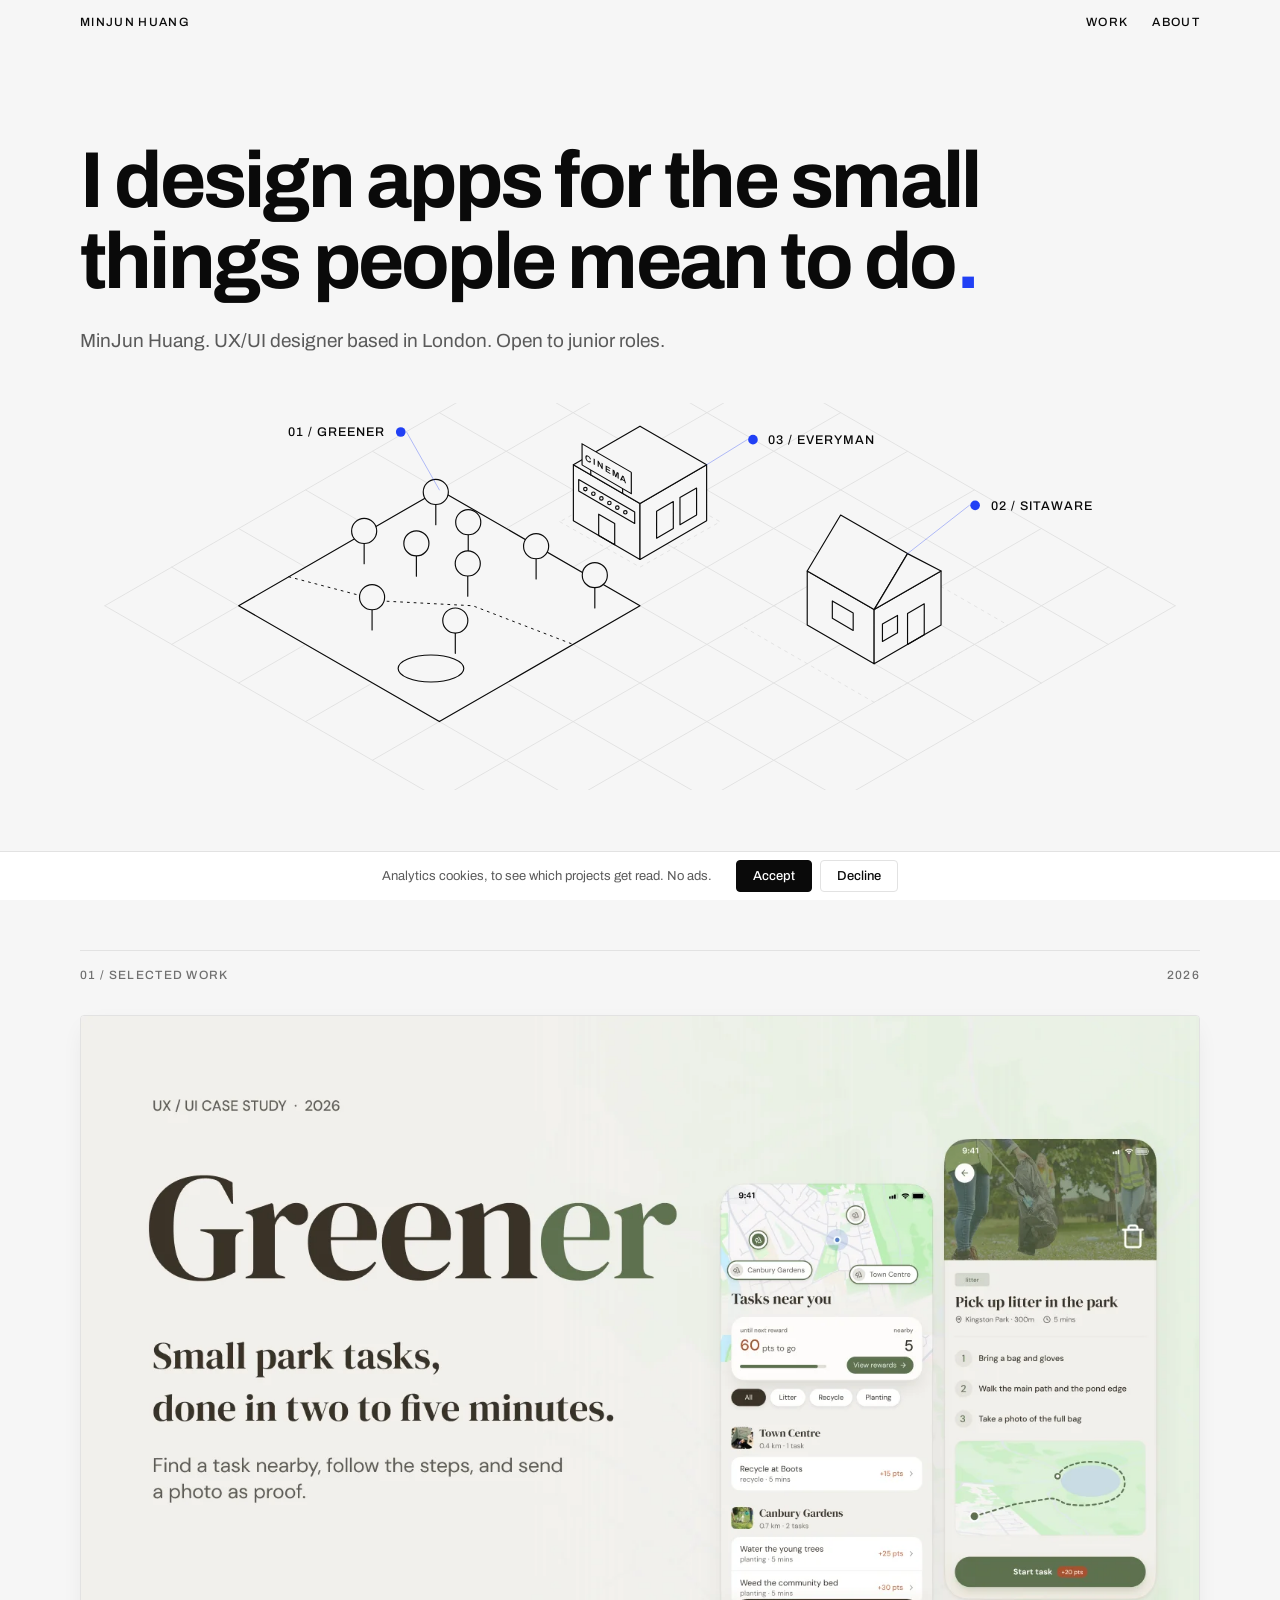
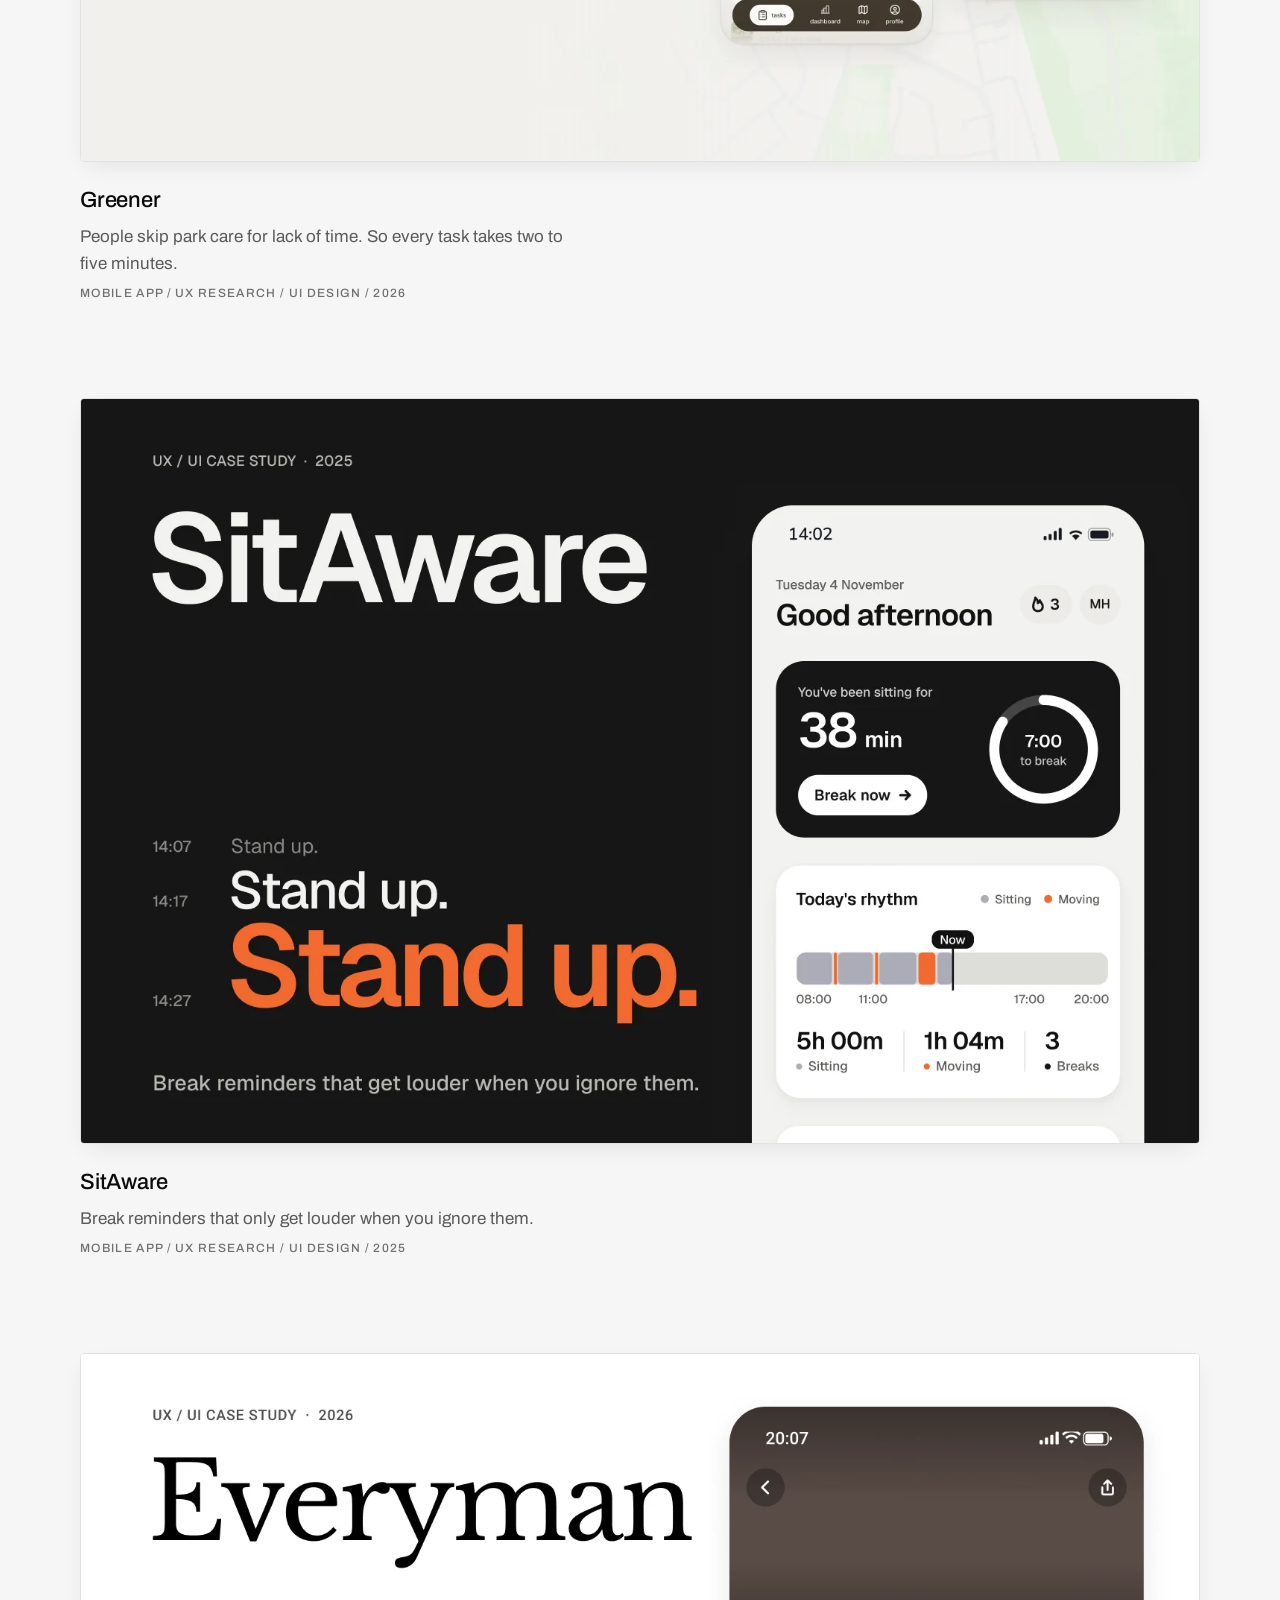
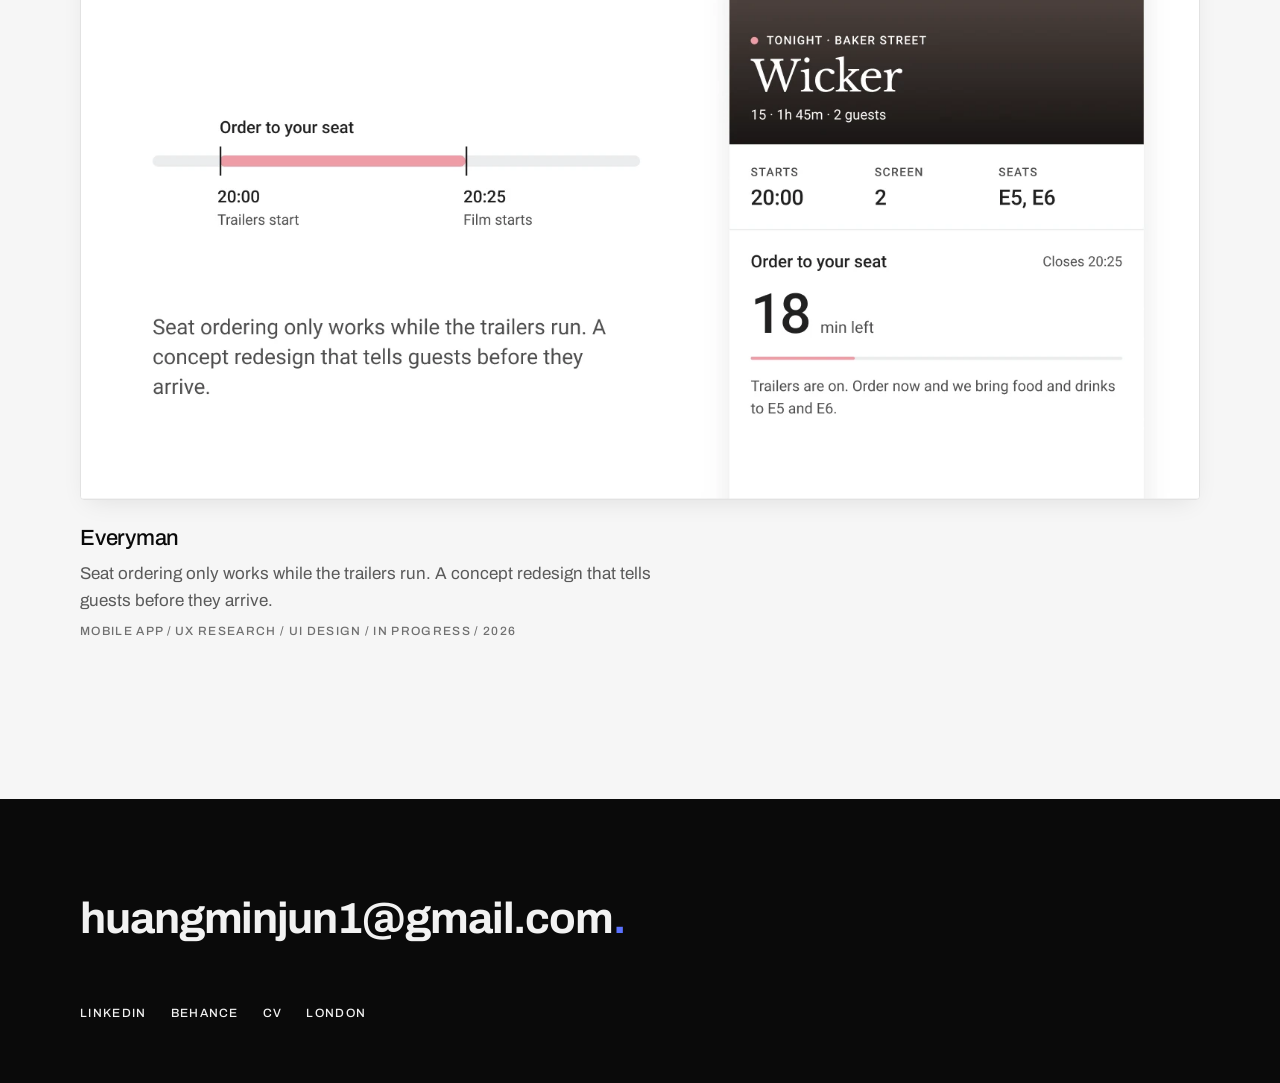
==== commit d5dc948d: "Bump data version Co-Authored-By: Claude Fable 5.2 <noreply@anthropic.com> Claude-Session: https://" ====
--- a/index.html
+++ b/index.html
@@ -21,7 +21,7 @@
   <link rel="preconnect" href="https://fonts.gstatic.com" crossorigin>
   <link rel="stylesheet" href="https://fonts.googleapis.com/css2?family=Archivo:wght@400;500;700&display=swap">
   <link rel="stylesheet" href="css/style.css?v=20261112c">
-  <script src="data/projects.js?v=20261112c" defer></script>
+  <script src="data/projects.js?v=20261112e" defer></script>
   <script src="js/main.js?v=20261112c" defer></script>
   <script src="js/analytics.js?v=20261110" defer></script>
 </head>
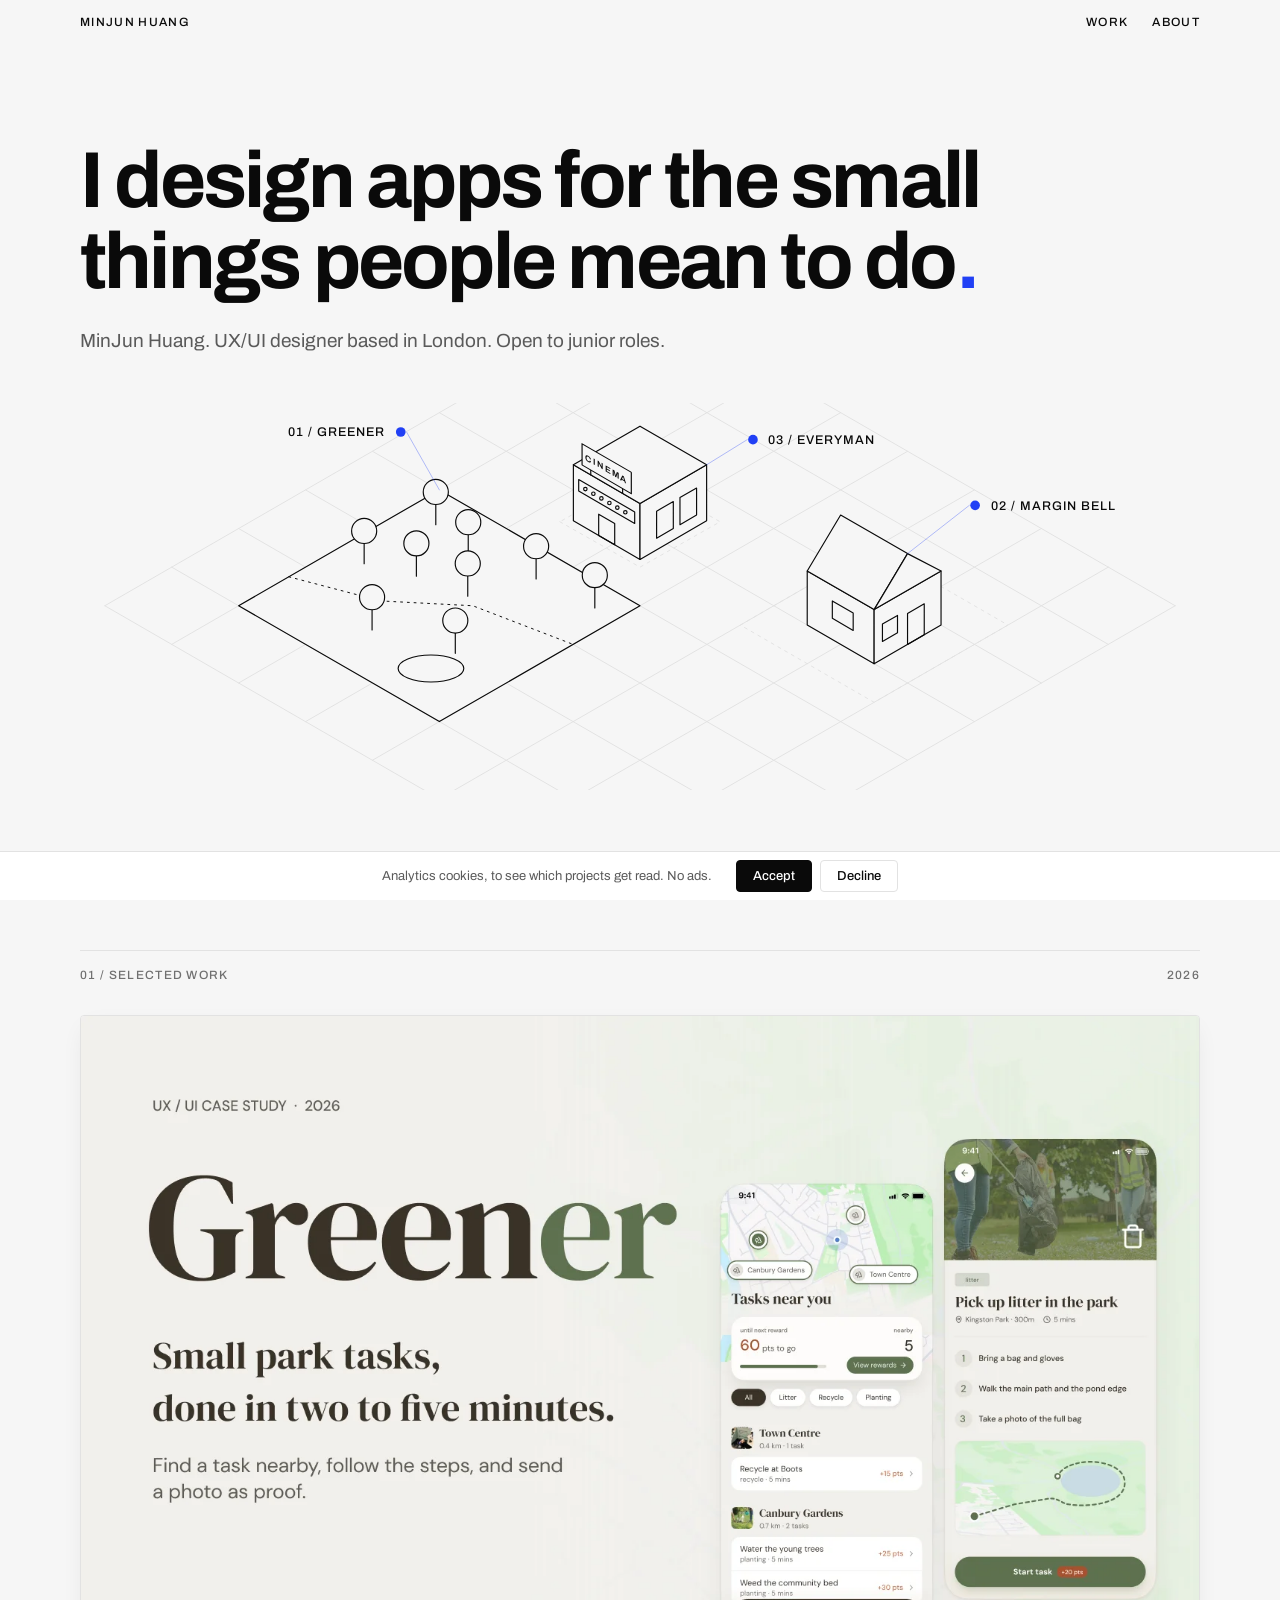
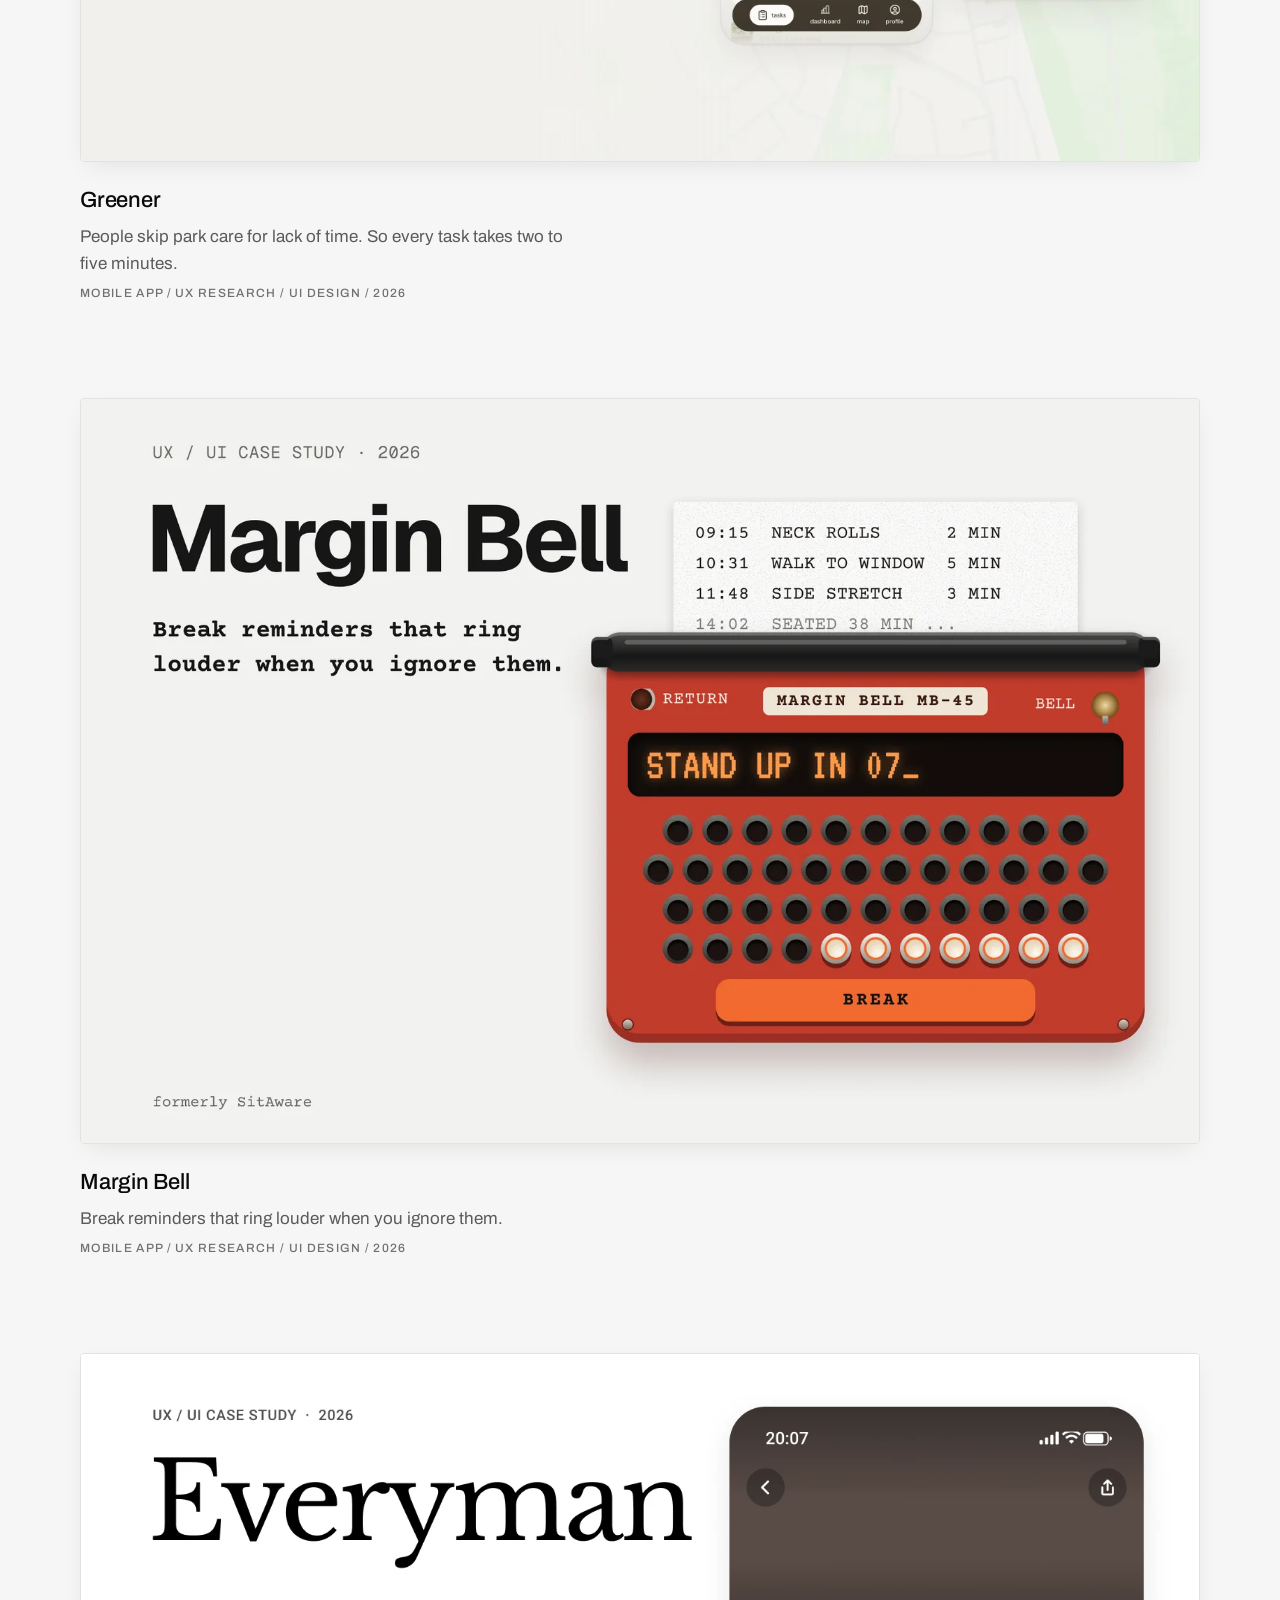
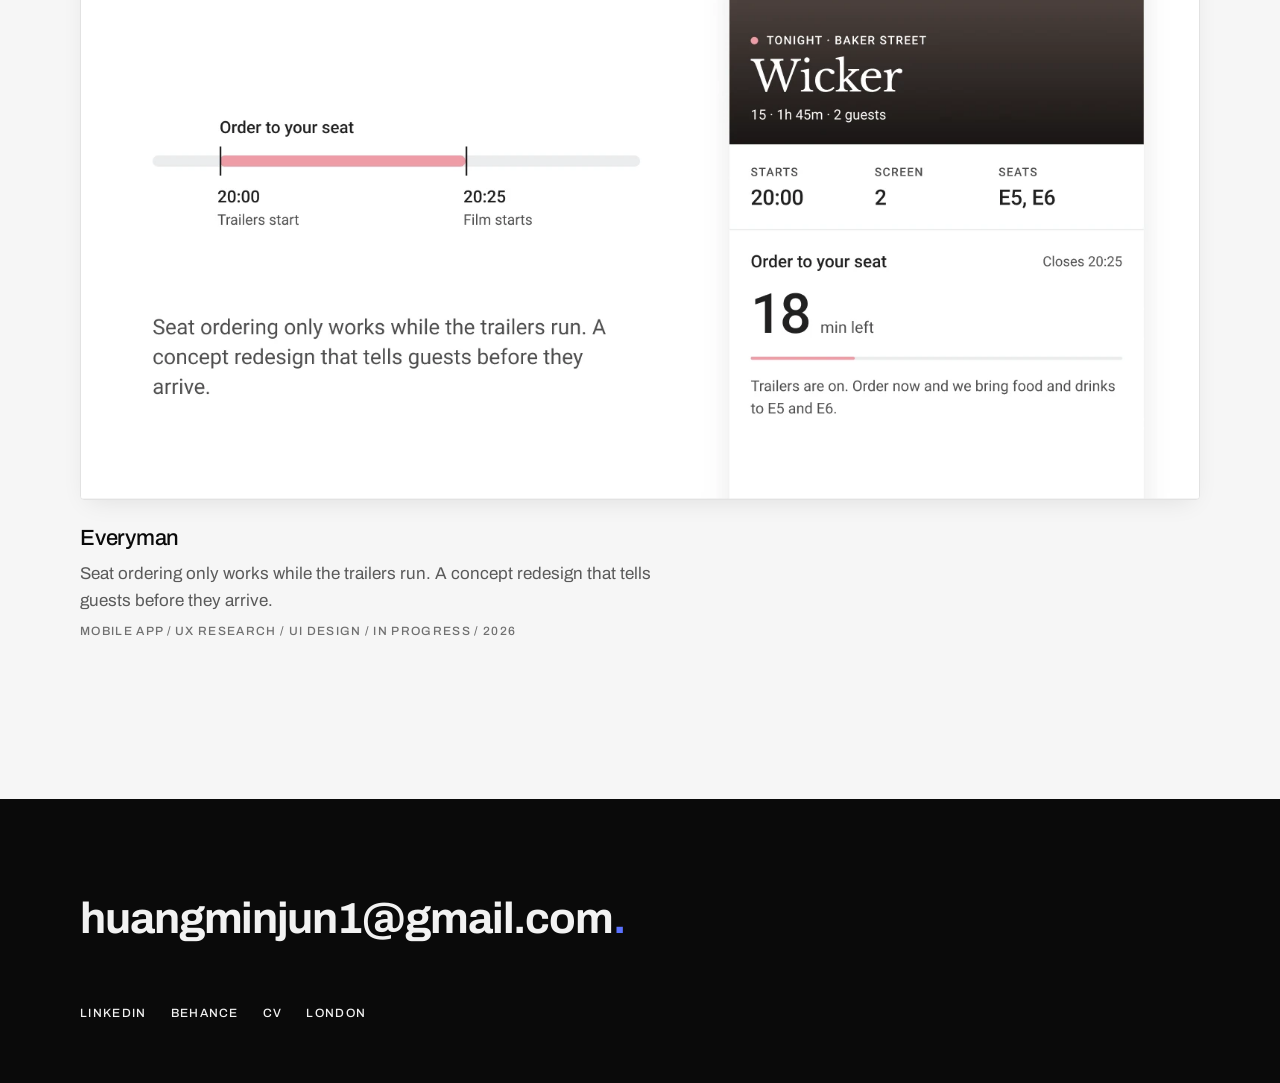
==== commit 8862797e: "Rename SitAware to Margin Bell and correct Greener research wording" ====
--- a/index.html
+++ b/index.html
@@ -20,9 +20,9 @@
   <link rel="preconnect" href="https://fonts.googleapis.com">
   <link rel="preconnect" href="https://fonts.gstatic.com" crossorigin>
   <link rel="stylesheet" href="https://fonts.googleapis.com/css2?family=Archivo:wght@400;500;700&display=swap">
-  <link rel="stylesheet" href="css/style.css?v=20261112c">
-  <script src="data/projects.js?v=20261112e" defer></script>
-  <script src="js/main.js?v=20261112c" defer></script>
+  <link rel="stylesheet" href="css/style.css?v=20261118a">
+  <script src="data/projects.js?v=20261118b" defer></script>
+  <script src="js/main.js?v=20261118a" defer></script>
   <script src="js/analytics.js?v=20261110" defer></script>
 </head>
 <body>
@@ -43,7 +43,7 @@
     </section>
 
     <section class="wrap town" data-town aria-label="Pick a project">
-      <svg class="town__svg" viewBox="60 150 1160 400" aria-hidden="false" role="group" aria-label="Projects as a small town: a park for Greener, a house for SitAware and a cinema for Everyman, still being built"><g class="town__grid"><path class="" d="M640.0 40.0 L85.7 360.0"/><path class="" d="M640.0 40.0 L1194.3 360.0"/><path class="" d="M709.3 80.0 L155.0 400.0"/><path class="" d="M570.7 80.0 L1125.0 400.0"/><path class="" d="M778.6 120.0 L224.3 440.0"/><path class="" d="M501.4 120.0 L1055.7 440.0"/><path class="" d="M847.8 160.0 L293.6 480.0"/><path class="" d="M432.2 160.0 L986.4 480.0"/><path class="" d="M917.1 200.0 L362.9 520.0"/><path class="" d="M362.9 200.0 L917.1 520.0"/><path class="" d="M986.4 240.0 L432.2 560.0"/><path class="" d="M293.6 240.0 L847.8 560.0"/><path class="" d="M1055.7 280.0 L501.4 600.0"/><path class="" d="M224.3 280.0 L778.6 600.0"/><path class="" d="M1125.0 320.0 L570.7 640.0"/><path class="" d="M155.0 320.0 L709.3 640.0"/><path class="" d="M1194.3 360.0 L640.0 680.0"/><path class="" d="M85.7 360.0 L640.0 680.0"/></g><a class="town__plot" href="case.html?slug=greener" data-slug="greener" data-cx="432" data-cy="360"><title>Greener</title><path class="town__fill" d="M432.2 240.0 L640.0 360.0 L432.2 480.0 L224.3 360.0 Z" /><path class="town__dash" d="M276.3 330.0 L371.5 355.0 L466.8 360.0 L570.7 400.0"/><ellipse class="town__line" cx="423.5" cy="425.0" rx="34" ry="14"/><path class="town__line" d="M428.5 276.1 V251.1"/><circle class="town__fill" cx="428.5" cy="242.1" r="13"/><path class="town__line" d="M462.1 307.5 V282.5"/><circle class="town__fill" cx="462.1" cy="273.5" r="13"/><path class="town__line" d="M354.3 316.5 V291.5"/><circle class="town__fill" cx="354.3" cy="282.5" r="13"/><path class="town__line" d="M408.4 329.4 V304.4"/><circle class="town__fill" cx="408.4" cy="295.4" r="13"/><path class="town__line" d="M532.4 332.3 V307.3"/><circle class="town__fill" cx="532.4" cy="298.3" r="13"/><path class="town__line" d="M461.6 350.2 V325.2"/><circle class="town__fill" cx="461.6" cy="316.2" r="13"/><path class="town__line" d="M593.2 362.3 V337.3"/><circle class="town__fill" cx="593.2" cy="328.3" r="13"/><path class="town__line" d="M362.5 385.1 V360.1"/><circle class="town__fill" cx="362.5" cy="351.1" r="13"/><path class="town__line" d="M448.7 409.3 V384.3"/><circle class="town__fill" cx="448.7" cy="375.3" r="13"/><path class="town__leader" d="M432.2 240.0 L398.2 180.0"/><circle class="town__dot" cx="392.2" cy="180.0" r="5"/><circle class="town__ring" cx="392.2" cy="180.0" r="14"/><text class="town__label" x="376.2" y="184.5" text-anchor="end">01 / Greener</text><text class="town__blurb" x="376.2" y="204.0" text-anchor="end">Small park tasks, done in two to five minutes.</text></a><a class="town__plot" href="case.html?slug=sitaware" data-slug="sitaware" data-cx="882" data-cy="350"><title>SitAware</title><path class="town__fill town__plotline" d="M882.5 300.0 L1021.1 380.0 L882.5 460.0 L743.9 380.0 Z" /><path class="town__fill" d="M813.2 380.0 L882.5 420.0 L882.5 364.0 L813.2 324.0 Z" /><path class="town__fill" d="M951.8 380.0 L882.5 420.0 L882.5 364.0 L951.8 324.0 Z" /><path class="town__fill" d="M813.2 324.0 L882.5 364.0 L917.1 306.0 L847.8 266.0 Z" /><path class="town__fill" d="M951.8 324.0 L882.5 364.0 L917.1 306.0 Z" /><path class="town__line" d="M934.4 390.0 L917.1 400.0 L917.1 368.0 L934.4 358.0 Z" /><path class="town__line" d="M906.7 388.0 L891.1 397.0 L891.1 379.0 L906.7 370.0 Z" /><path class="town__line" d="M839.2 373.0 L860.8 385.5 L860.8 367.5 L839.2 355.0 Z" /><path class="town__leader" d="M917.1 306.0 L981.1 256.0"/><circle class="town__dot" cx="987.1" cy="256.0" r="5"/><circle class="town__ring" cx="987.1" cy="256.0" r="14"/><text class="town__label" x="1003.1" y="260.5">02 / SitAware</text><text class="town__blurb" x="1003.1" y="280.0">Break reminders that only get louder<tspan x="1003.1" dy="17">when you ignore them.</tspan></text></a><g class="town__plot town__plot--wip" data-slug="everyman" tabindex="0" role="img" aria-label="Everyman, in progress"><title>Everyman: under construction</title><path class="town__fill town__plotline" d="M557.0 273.0 L640.0 320.0 L723.0 273.0 L640.0 226.0 Z" /><path class="town__fill" d="M571.0 272.0 L640.0 312.0 L640.0 254.0 L571.0 214.0 Z" /><path class="town__fill" d="M709.0 272.0 L640.0 312.0 L640.0 254.0 L709.0 214.0 Z" /><path class="town__fill" d="M571.0 214.0 L640.0 254.0 L709.0 214.0 L640.0 174.0 Z" /><g class="town__sign" transform="matrix(1,0.5797,0,1,571,272)"><path class="town__line" d="M18 -58 V-63 M51 -58 V-63"/><rect class="town__fill" x="9" y="-85" width="51" height="22"/><text class="town__sign-text" x="34.5" y="-70.5" text-anchor="middle">CINEMA</text></g><path class="town__line" d="M576.5 229.2 L634.5 262.8 L634.5 274.8 L576.5 241.2 Z" /><circle class="town__line town__bulb" style="--i:0" cx="583.4" cy="239.2" r="1.8"/><circle class="town__line town__bulb" style="--i:1" cx="591.7" cy="244.0" r="1.8"/><circle class="town__line town__bulb" style="--i:2" cx="600.0" cy="248.8" r="1.8"/><circle class="town__line town__bulb" style="--i:3" cx="608.3" cy="253.6" r="1.8"/><circle class="town__line town__bulb" style="--i:4" cx="616.5" cy="258.4" r="1.8"/><circle class="town__line town__bulb" style="--i:5" cx="624.8" cy="263.2" r="1.8"/><path class="town__line" d="M597.2 287.2 L613.8 296.8 L613.8 274.8 L597.2 265.2 Z" /><path class="town__line" d="M657.2 290.0 L674.5 280.0 L674.5 252.0 L657.2 262.0 Z M681.4 276.0 L698.6 266.0 L698.6 238.0 L681.4 248.0 Z" /><path class="town__leader" d="M709.0 214.0 L751.0 188.0"/><circle class="town__dot" cx="757.0" cy="188.0" r="5"/><circle class="town__ring" cx="757.0" cy="188.0" r="14"/><text class="town__label" x="773.0" y="192.5">03 / Everyman</text><rect class="town__wip" x="773.0" y="207.0" width="168" height="20" rx="2"/><text class="town__wip-text" x="781.0" y="221.0">Under construction</text></g></svg>
+      <svg class="town__svg" viewBox="60 150 1160 400" aria-hidden="false" role="group" aria-label="Projects as a small town: a park for Greener, a house for Margin Bell and a cinema for Everyman, still being built"><g class="town__grid"><path class="" d="M640.0 40.0 L85.7 360.0"/><path class="" d="M640.0 40.0 L1194.3 360.0"/><path class="" d="M709.3 80.0 L155.0 400.0"/><path class="" d="M570.7 80.0 L1125.0 400.0"/><path class="" d="M778.6 120.0 L224.3 440.0"/><path class="" d="M501.4 120.0 L1055.7 440.0"/><path class="" d="M847.8 160.0 L293.6 480.0"/><path class="" d="M432.2 160.0 L986.4 480.0"/><path class="" d="M917.1 200.0 L362.9 520.0"/><path class="" d="M362.9 200.0 L917.1 520.0"/><path class="" d="M986.4 240.0 L432.2 560.0"/><path class="" d="M293.6 240.0 L847.8 560.0"/><path class="" d="M1055.7 280.0 L501.4 600.0"/><path class="" d="M224.3 280.0 L778.6 600.0"/><path class="" d="M1125.0 320.0 L570.7 640.0"/><path class="" d="M155.0 320.0 L709.3 640.0"/><path class="" d="M1194.3 360.0 L640.0 680.0"/><path class="" d="M85.7 360.0 L640.0 680.0"/></g><a class="town__plot" href="case.html?slug=greener" data-slug="greener" data-cx="432" data-cy="360"><title>Greener</title><path class="town__fill" d="M432.2 240.0 L640.0 360.0 L432.2 480.0 L224.3 360.0 Z" /><path class="town__dash" d="M276.3 330.0 L371.5 355.0 L466.8 360.0 L570.7 400.0"/><ellipse class="town__line" cx="423.5" cy="425.0" rx="34" ry="14"/><path class="town__line" d="M428.5 276.1 V251.1"/><circle class="town__fill" cx="428.5" cy="242.1" r="13"/><path class="town__line" d="M462.1 307.5 V282.5"/><circle class="town__fill" cx="462.1" cy="273.5" r="13"/><path class="town__line" d="M354.3 316.5 V291.5"/><circle class="town__fill" cx="354.3" cy="282.5" r="13"/><path class="town__line" d="M408.4 329.4 V304.4"/><circle class="town__fill" cx="408.4" cy="295.4" r="13"/><path class="town__line" d="M532.4 332.3 V307.3"/><circle class="town__fill" cx="532.4" cy="298.3" r="13"/><path class="town__line" d="M461.6 350.2 V325.2"/><circle class="town__fill" cx="461.6" cy="316.2" r="13"/><path class="town__line" d="M593.2 362.3 V337.3"/><circle class="town__fill" cx="593.2" cy="328.3" r="13"/><path class="town__line" d="M362.5 385.1 V360.1"/><circle class="town__fill" cx="362.5" cy="351.1" r="13"/><path class="town__line" d="M448.7 409.3 V384.3"/><circle class="town__fill" cx="448.7" cy="375.3" r="13"/><path class="town__leader" d="M432.2 240.0 L398.2 180.0"/><circle class="town__dot" cx="392.2" cy="180.0" r="5"/><circle class="town__ring" cx="392.2" cy="180.0" r="14"/><text class="town__label" x="376.2" y="184.5" text-anchor="end">01 / Greener</text><text class="town__blurb" x="376.2" y="204.0" text-anchor="end">Small park tasks, done in two to five minutes.</text></a><a class="town__plot" href="case.html?slug=sitaware" data-slug="sitaware" data-cx="882" data-cy="350"><title>Margin Bell</title><path class="town__fill town__plotline" d="M882.5 300.0 L1021.1 380.0 L882.5 460.0 L743.9 380.0 Z" /><path class="town__fill" d="M813.2 380.0 L882.5 420.0 L882.5 364.0 L813.2 324.0 Z" /><path class="town__fill" d="M951.8 380.0 L882.5 420.0 L882.5 364.0 L951.8 324.0 Z" /><path class="town__fill" d="M813.2 324.0 L882.5 364.0 L917.1 306.0 L847.8 266.0 Z" /><path class="town__fill" d="M951.8 324.0 L882.5 364.0 L917.1 306.0 Z" /><path class="town__line" d="M934.4 390.0 L917.1 400.0 L917.1 368.0 L934.4 358.0 Z" /><path class="town__line" d="M906.7 388.0 L891.1 397.0 L891.1 379.0 L906.7 370.0 Z" /><path class="town__line" d="M839.2 373.0 L860.8 385.5 L860.8 367.5 L839.2 355.0 Z" /><path class="town__leader" d="M917.1 306.0 L981.1 256.0"/><circle class="town__dot" cx="987.1" cy="256.0" r="5"/><circle class="town__ring" cx="987.1" cy="256.0" r="14"/><text class="town__label" x="1003.1" y="260.5">02 / Margin Bell</text><text class="town__blurb" x="1003.1" y="280.0">Break reminders that ring louder<tspan x="1003.1" dy="17">when you ignore them.</tspan></text></a><g class="town__plot town__plot--wip" data-slug="everyman" tabindex="0" role="img" aria-label="Everyman, in progress"><title>Everyman: under construction</title><path class="town__fill town__plotline" d="M557.0 273.0 L640.0 320.0 L723.0 273.0 L640.0 226.0 Z" /><path class="town__fill" d="M571.0 272.0 L640.0 312.0 L640.0 254.0 L571.0 214.0 Z" /><path class="town__fill" d="M709.0 272.0 L640.0 312.0 L640.0 254.0 L709.0 214.0 Z" /><path class="town__fill" d="M571.0 214.0 L640.0 254.0 L709.0 214.0 L640.0 174.0 Z" /><g class="town__sign" transform="matrix(1,0.5797,0,1,571,272)"><path class="town__line" d="M18 -58 V-63 M51 -58 V-63"/><rect class="town__fill" x="9" y="-85" width="51" height="22"/><text class="town__sign-text" x="34.5" y="-70.5" text-anchor="middle">CINEMA</text></g><path class="town__line" d="M576.5 229.2 L634.5 262.8 L634.5 274.8 L576.5 241.2 Z" /><circle class="town__line town__bulb" style="--i:0" cx="583.4" cy="239.2" r="1.8"/><circle class="town__line town__bulb" style="--i:1" cx="591.7" cy="244.0" r="1.8"/><circle class="town__line town__bulb" style="--i:2" cx="600.0" cy="248.8" r="1.8"/><circle class="town__line town__bulb" style="--i:3" cx="608.3" cy="253.6" r="1.8"/><circle class="town__line town__bulb" style="--i:4" cx="616.5" cy="258.4" r="1.8"/><circle class="town__line town__bulb" style="--i:5" cx="624.8" cy="263.2" r="1.8"/><path class="town__line" d="M597.2 287.2 L613.8 296.8 L613.8 274.8 L597.2 265.2 Z" /><path class="town__line" d="M657.2 290.0 L674.5 280.0 L674.5 252.0 L657.2 262.0 Z M681.4 276.0 L698.6 266.0 L698.6 238.0 L681.4 248.0 Z" /><path class="town__leader" d="M709.0 214.0 L751.0 188.0"/><circle class="town__dot" cx="757.0" cy="188.0" r="5"/><circle class="town__ring" cx="757.0" cy="188.0" r="14"/><text class="town__label" x="773.0" y="192.5">03 / Everyman</text><rect class="town__wip" x="773.0" y="207.0" width="168" height="20" rx="2"/><text class="town__wip-text" x="781.0" y="221.0">Under construction</text></g></svg>
     </section>
 
     <section class="wrap section" id="work">
--- a/css/style.css
+++ b/css/style.css
@@ -1515,3 +1515,36 @@
 .page-head > .section-rule {
   margin-top: var(--space-96);
 }
+
+/* Findings rows: on a phone the title sits above its explanation instead of beside it. */
+@media (max-width: 699px) {
+  .rows__item {
+    grid-template-columns: 2.5em minmax(0, 1fr);
+    row-gap: var(--space-8);
+  }
+
+  .rows__text {
+    grid-column: 2;
+  }
+}
+
+/* A participant quote: larger than body text, with its source underneath. */
+.case-quote {
+  margin: 0;
+}
+
+.case-quote__text {
+  margin: 0;
+  max-width: 30ch;
+  font-size: clamp(22px, 2.4vw, 30px);
+  line-height: 1.3;
+  letter-spacing: -0.01em;
+  color: var(--ink);
+}
+
+.case-quote__cite {
+  display: block;
+  margin-top: var(--space-16);
+  font-style: normal;
+  color: var(--ink-3);
+}
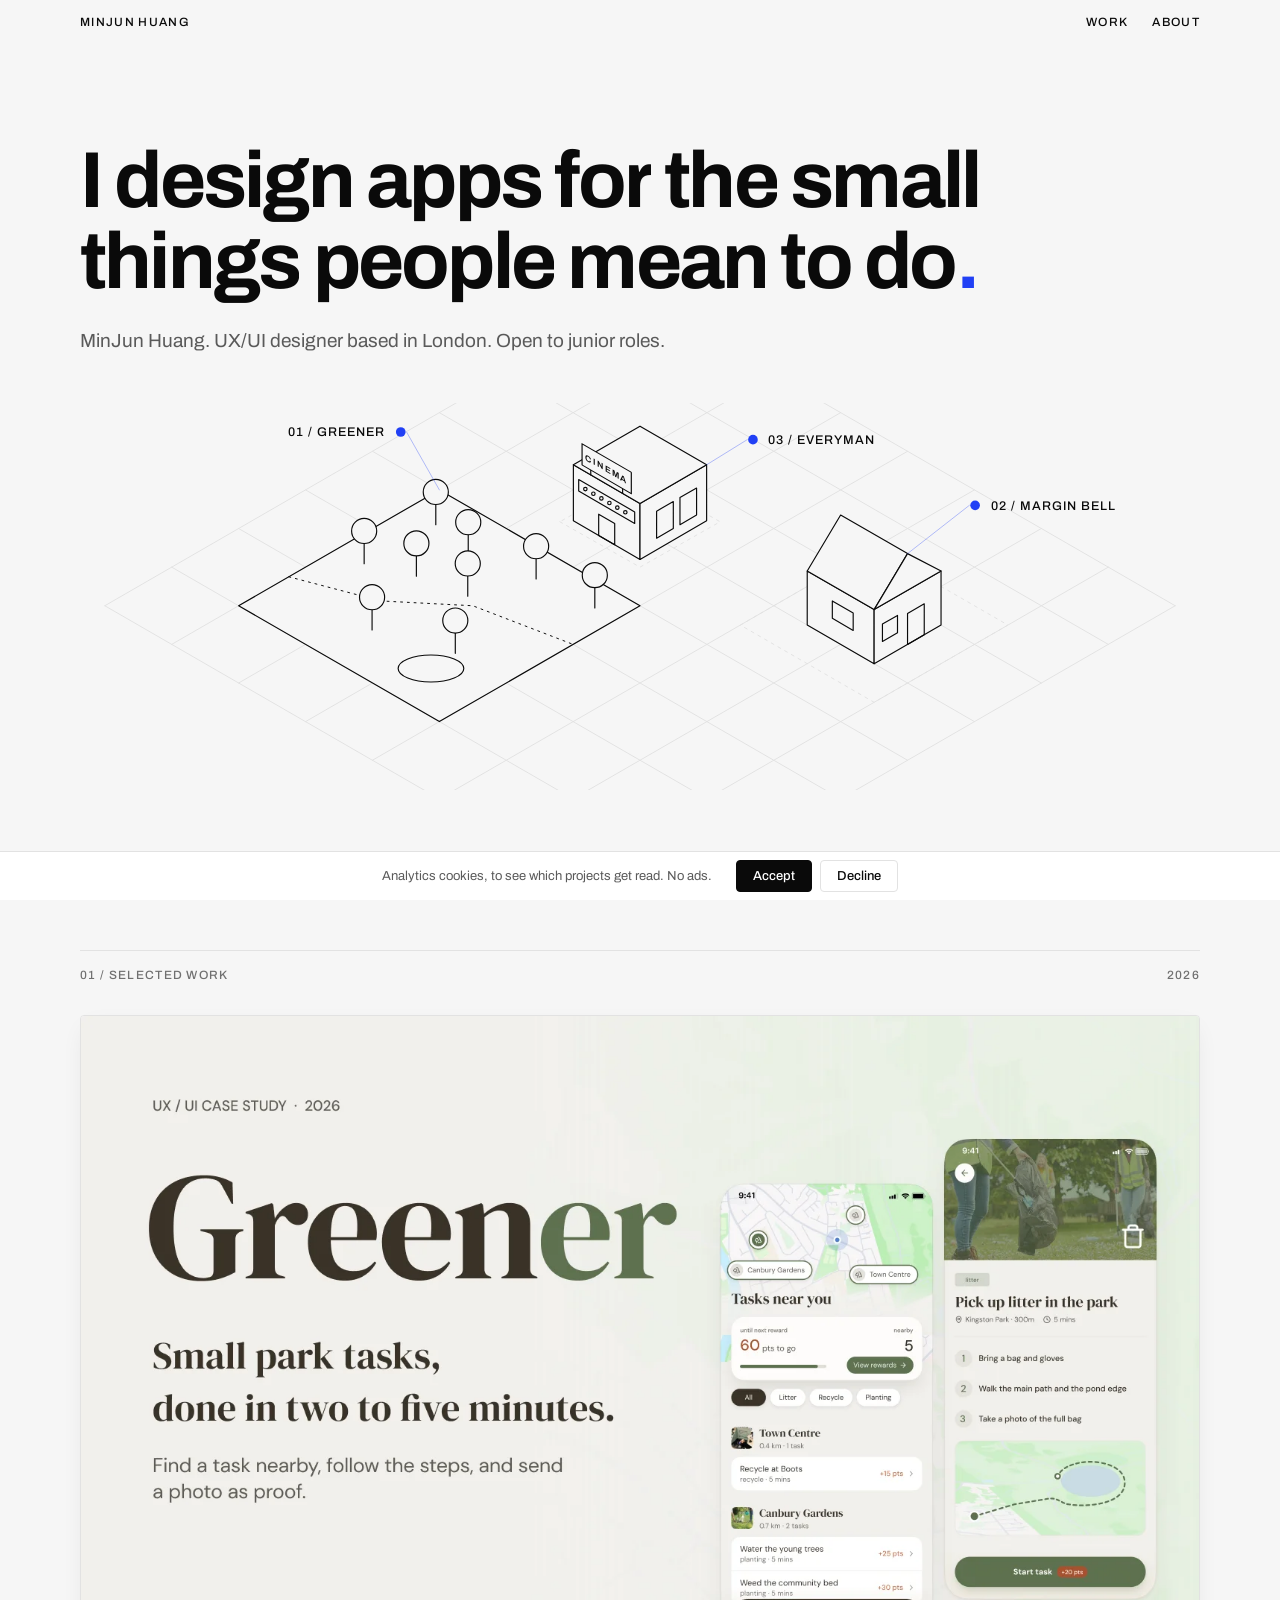
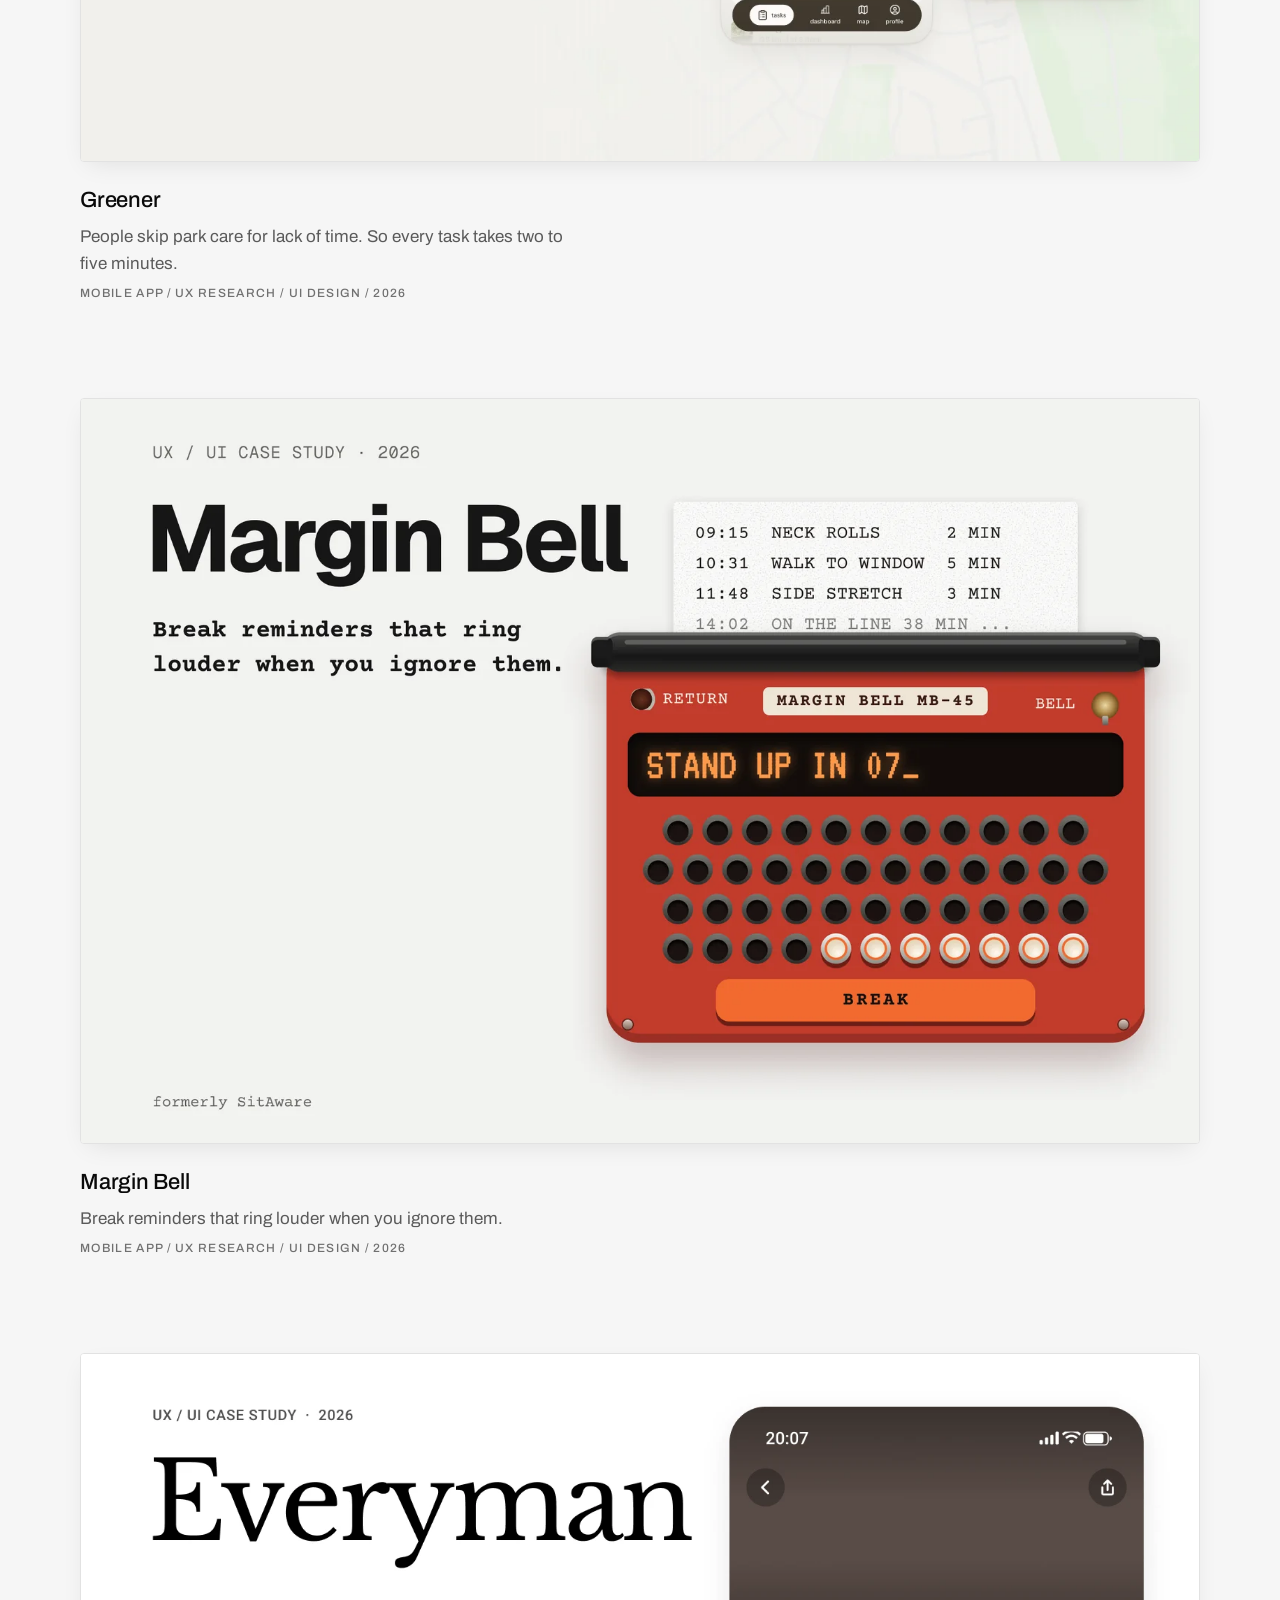
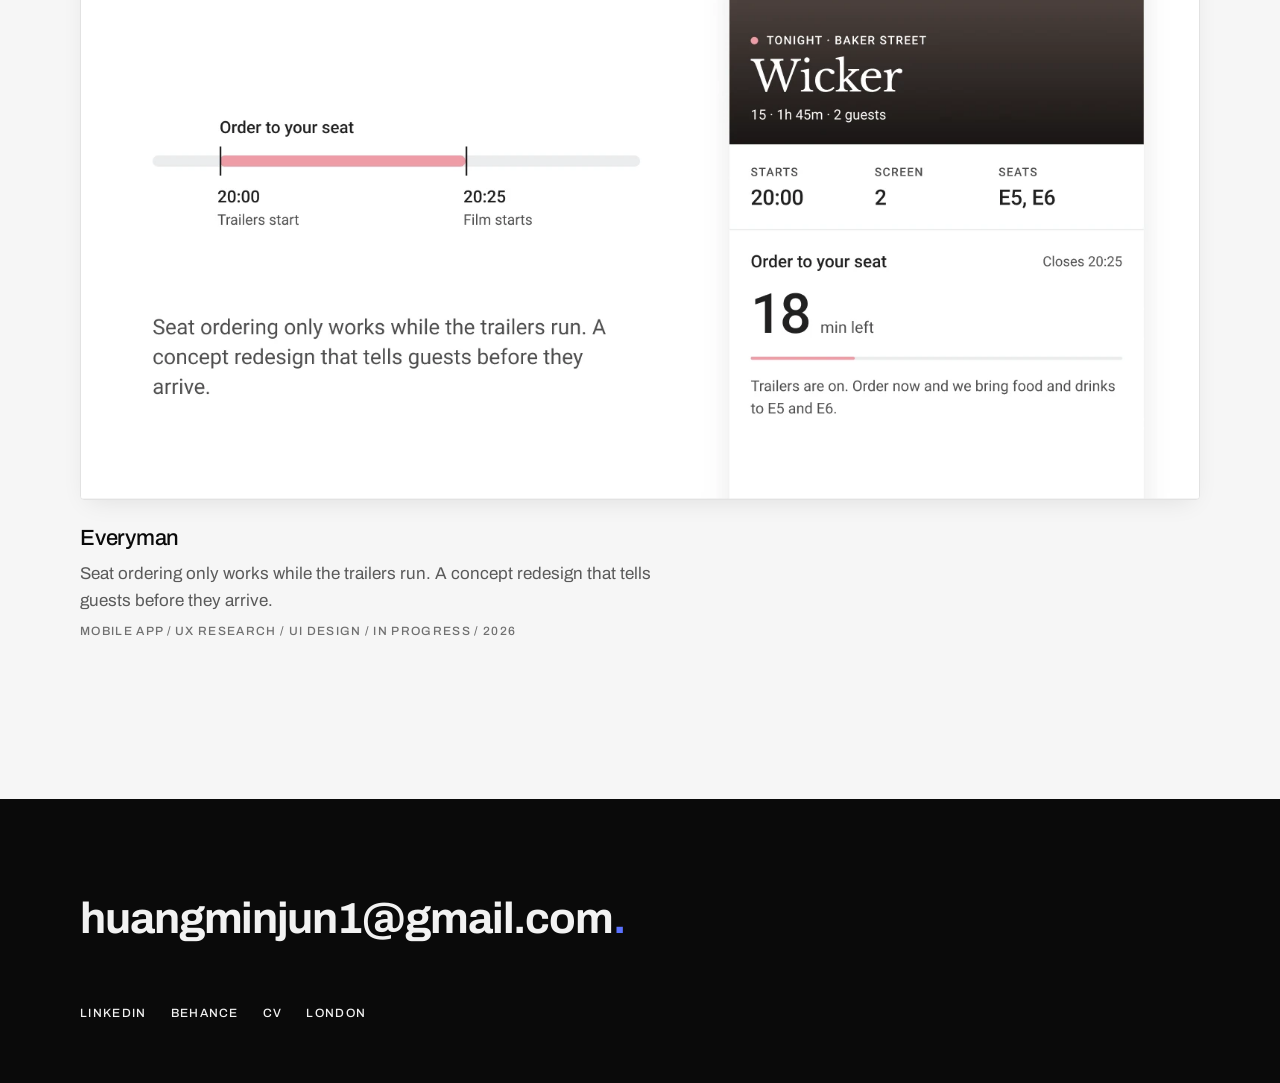
==== commit 69f09760: "Margin Bell: define how sitting time is counted" ====
--- a/index.html
+++ b/index.html
@@ -21,7 +21,7 @@
   <link rel="preconnect" href="https://fonts.gstatic.com" crossorigin>
   <link rel="stylesheet" href="https://fonts.googleapis.com/css2?family=Archivo:wght@400;500;700&display=swap">
   <link rel="stylesheet" href="css/style.css?v=20261118a">
-  <script src="data/projects.js?v=20261118b" defer></script>
+  <script src="data/projects.js?v=20261119a" defer></script>
   <script src="js/main.js?v=20261118a" defer></script>
   <script src="js/analytics.js?v=20261110" defer></script>
 </head>
